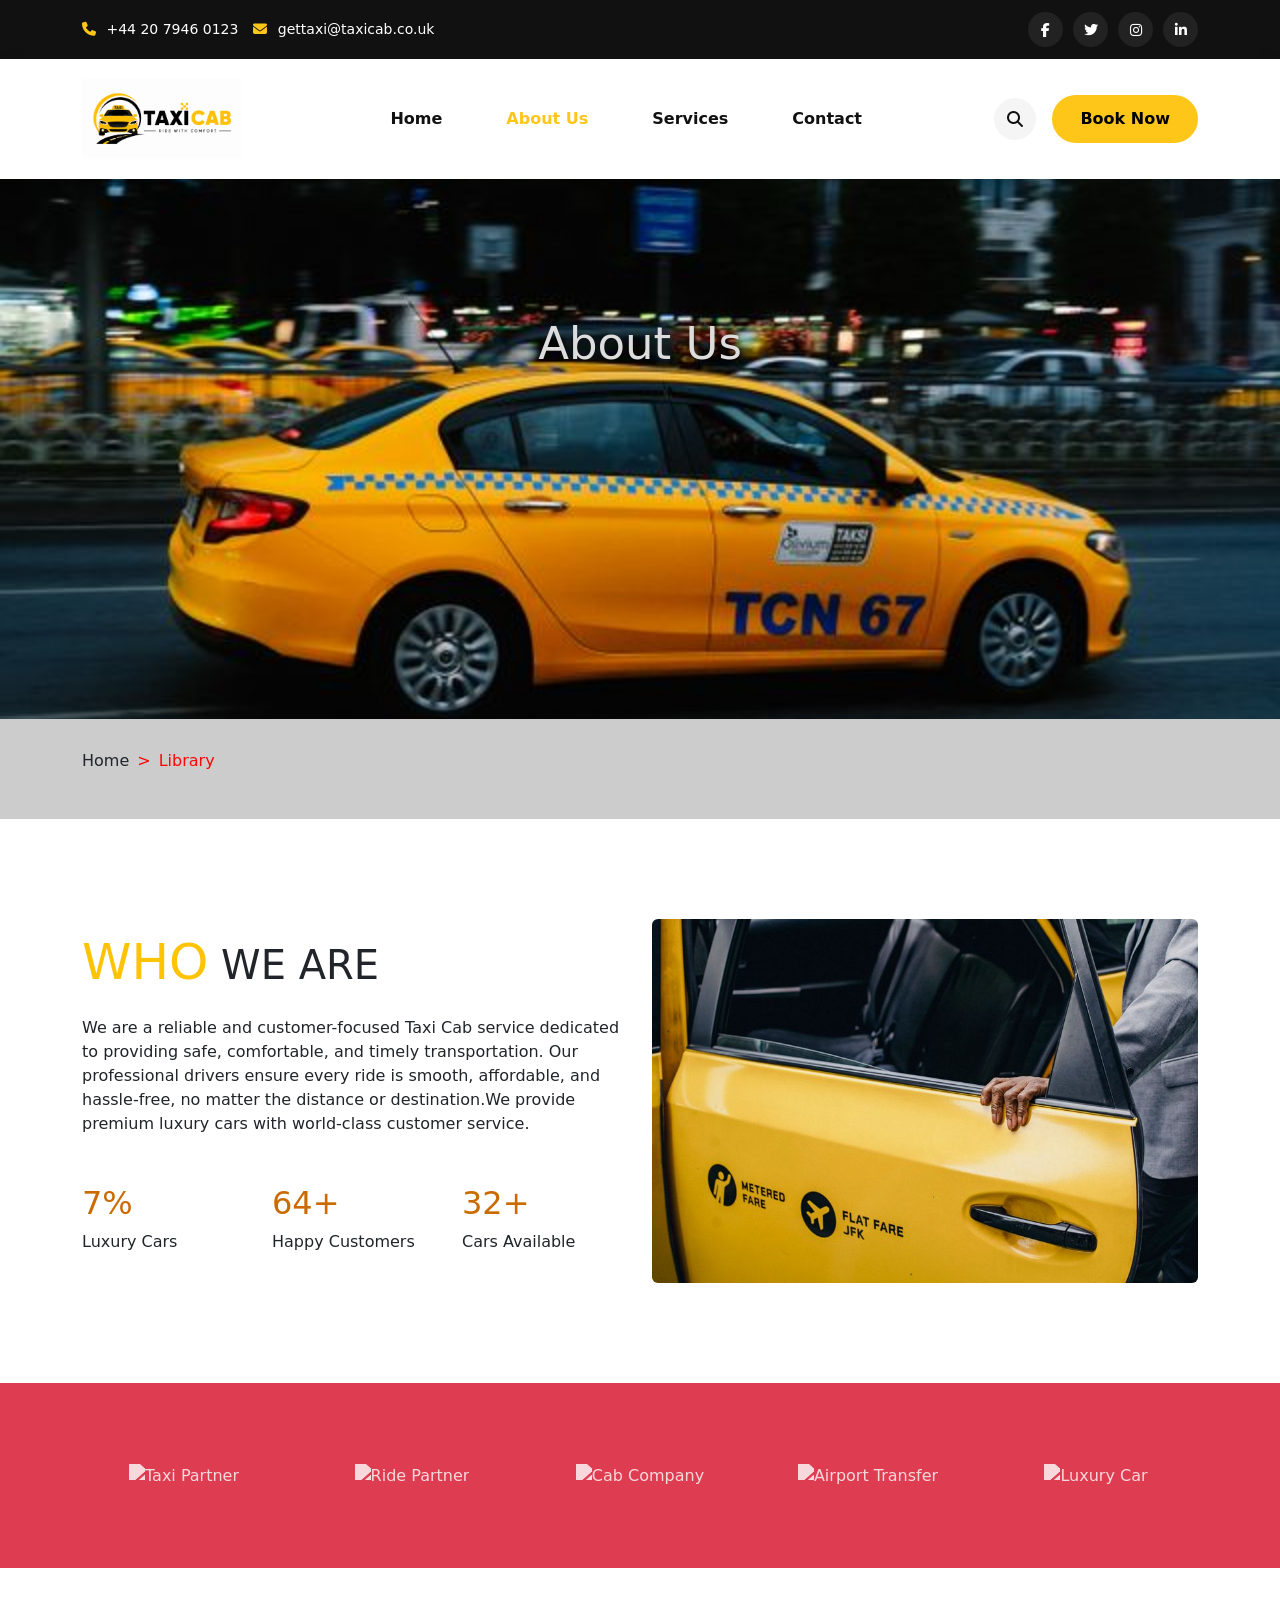
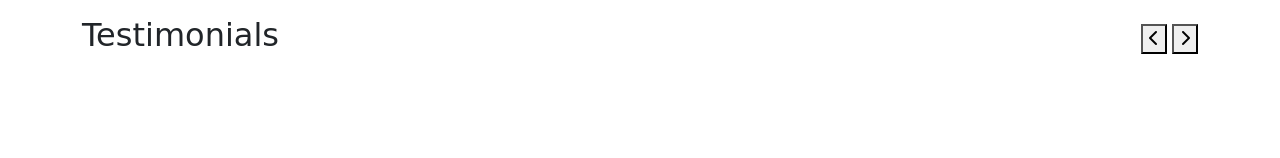
==== about.html @ 6ffa4279 "added content in review-slider section" ====
<!DOCTYPE html>
<html lang="en">
<head>
    <meta charset="UTF-8">
    <meta name="viewport" content="width=device-width, initial-scale=1.0">
    <title>About Us</title>
     <link rel="stylesheet" href="https://cdnjs.cloudflare.com/ajax/libs/OwlCarousel2/2.3.4/assets/owl.carousel.min.css">

<link rel="stylesheet" href="https://cdnjs.cloudflare.com/ajax/libs/OwlCarousel2/2.3.4/assets/owl.theme.default.min.css">
     <link href="https://unpkg.com/aos@2.3.1/dist/aos.css" rel="stylesheet">
     <link rel="stylesheet" href="https://cdn.jsdelivr.net/npm/bootstrap-icons@1.10.5/font/bootstrap-icons.css">
     <link rel="stylesheet" href="css/bootstrap.css">
     <link rel="stylesheet" href="css/style.css">
     <link rel="stylesheet"
href="https://cdnjs.cloudflare.com/ajax/libs/font-awesome/6.5.1/css/all.min.css">
	<script src="https://kit.fontawesome.com/e0e130f4dc.js" crossorigin="anonymous"></script>
</head>
<body>
    
<div class="top-header">

    <div class="container">

        <div class="row align-items-center">

            <!-- LEFT SIDE -->
            <div class="col-lg-6">

                <div class="top-contact">

                    <a href="#">
                        <i class="fa-solid fa-phone"></i>
                         +44 20 7946 0123
                    </a>

                    <a href="#">
                        <i class="fa-solid fa-envelope"></i>
                        gettaxi@taxicab.co.uk
                    </a>

                </div>

            </div>

            <!-- RIGHT SIDE -->
            <div class="col-lg-6 text-lg-end">

                <div class="top-social">

                    <a href="#">
                        <i class="fa-brands fa-facebook-f"></i>
                    </a>

                    <a href="#">
                        <i class="fa-brands fa-twitter"></i>
                    </a>

                    <a href="#">
                        <i class="fa-brands fa-instagram"></i>
                    </a>

                    <a href="#">
                        <i class="fa-brands fa-linkedin-in"></i>
                    </a>

                </div>

            </div>

        </div>

    </div>

</div>

<!-- =========================
     TOP HEADER END
========================= -->
<!--navbar start-->
<nav class="navbar navbar-expand-lg  custom-navbar sticky-top">
  <div class="container">
    <a class="navbar-brand" href="index.html"><img src="images/site logo.png" class="img-fluid"> </a>
    <button class="navbar-toggler" type="button" data-bs-toggle="collapse" data-bs-target="#navbarSupportedContent" aria-controls="navbarSupportedContent" aria-expanded="false" aria-label="Toggle navigation">
      <span class="navbar-toggler-icon"></span>
    </button>
    <div class="collapse navbar-collapse" id="navbarSupportedContent">
      <ul class="navbar-nav ms-auto mb-2 gap-5 mb-lg-0">
        <li class="nav-item">
          <a class="nav-link" href="index.html">Home</a>
        </li>
        <li class="nav-item">
          <a class="nav-link active" aria-current="page" href="about.html">About Us</a>
        </li>
        <li class="nav-item">
          <a class="nav-link" href="service.html">Services</a>
        </li>
        <li class="nav-item">
          <a class="nav-link" href="contact.html">Contact</a>
        </li>
       </ul>
          <!-- RIGHT SIDE -->
            <div class="nav-right d-flex ms-auto  align-items-center gap-3">

                <!-- SEARCH ICON -->
                <a href="#" class="search-icon">

                    <i class="fa-solid fa-magnifying-glass"></i>

                </a>

                <!-- BOOK BUTTON -->
                <a href="booking.html" class="book-btn">

                    Book Now

                </a>

            </div>
    </div>
  </div>
</nav>

<!--navbar ends-->
<section class="breadcumb-about">
    <div class="container-fluid">
        <div class="row">
<h2 class="text-center about-txt mt-5">About Us</h2>
        </div>
    </div>
</section>
<section class="under-breadcrumb">
    <div class="container">
        <div class="row">
            <div class="col-lg-12">
                <nav class="custom-breadcrumb" style="--bs-breadcrumb-divider: '>';" aria-label="breadcrumb">
  <ol class="breadcrumb">
    <li class="breadcrumb-item text-decoration-none"><a href="index.html" class="text-decoration-none text-dark">Home</a></li>
    <li class="breadcrumb-item active brtxt" aria-current="page">Library</li>
  </ol>
</nav>
            </div>
        </div>
    </div>
</section>
<section class="intro">

    <div class="container">

        <div class="row align-items-center">

            <!-- Left Side -->
            <div class="col-lg-6">

                <h1 class="text-start mb-4">
                    <span class="YELLO">WHO</span> WE ARE
                </h1>

                <p class="mb-5">
                    We are a reliable and customer-focused Taxi Cab service dedicated to providing safe, comfortable, and timely transportation.
Our professional drivers ensure every ride is smooth, affordable, and hassle-free, no matter the distance or destination.We provide premium luxury cars with world-class customer service.
                </p>

                <!-- Counter Starts -->
                <div class="row">

                    <div class="col-4">

                        <h2 class="counter"
                            data-target="100"
                            data-symbol="%">
                            0
                        </h2>

                        <p class="abtxt">Luxury Cars</p>

                    </div>

                    <div class="col-4">

                        <h2 class="counter"
                            data-target="1000"
                            data-symbol="+">
                            0
                        </h2>

                        <p class="abtxt">Happy Customers</p>

                    </div>

                    <div class="col-4">

                        <h2 class="counter"
                            data-target="500"
                            data-symbol="+">
                            0
                        </h2>

                        <p class="abtxt">Cars Available</p>

                    </div>

                </div>
                <!-- Counter Ends -->

            </div>

            <!-- Right Side -->
            <div class="col-lg-6">

                <img src="images/about.jpg"
                     class="img-fluid rounded"
                     alt="About Us">

            </div>

        </div>

    </div>

</section>
  <section class="partner-section">

    <div class="overlay"></div>

    <div class="container">

        <div class="row justify-content-center align-items-center g-4">
<div class="col-lg col-md-4 col-6 text-center">
    <img src="https://cdn-icons-png.flaticon.com/512/3097/3097144.png" class="partner-logo img-fluid" alt="Taxi Partner">
</div>

<div class="col-lg col-md-4 col-6 text-center">
    <img src="https://cdn-icons-png.flaticon.com/512/744/744502.png" class="partner-logo img-fluid" alt="Ride Partner">
</div>

<div class="col-lg col-md-4 col-6 text-center">
    <img src="https://cdn-icons-png.flaticon.com/512/2972/2972215.png" class="partner-logo img-fluid" alt="Cab Company">
</div>

<div class="col-lg col-md-4 col-6 text-center">
    <img src="https://cdn-icons-png.flaticon.com/512/854/854894.png" class="partner-logo img-fluid" alt="Airport Transfer">
</div>

<div class="col-lg col-md-4 col-6 text-center">
    <img src="https://cdn-icons-png.flaticon.com/512/3202/3202926.png" class="partner-logo img-fluid" alt="Luxury Car">
</div>
            
           

           
            

            

        </div>

    </div>

</section>
<!--=============================
    TESTIMONIAL AREA START
==============================-->
<section class="testimonial_area py-5">
    <div class="container">

        <div class="row align-items-center mb-5">

            <div class="col-lg-6">
                <div class="section_heading">
                    <h2>Testimonials</h2>

                    <div class="heading_line">
                        <span></span>
                        <span></span>
                        <span></span>
                    </div>
                </div>
            </div>

            <div class="col-lg-6 text-lg-end text-center mt-4 mt-lg-0">

                <button class="testimonial_prev">
                    <i class="fas fa-chevron-left"></i>
                </button>

                <button class="testimonial_next">
                    <i class="fas fa-chevron-right"></i>
                </button>

            </div>

        </div>

        <div class="owl-carousel testimonial_slider">

            <!-- Item -->

            <div class="testimonial_item">

                <div class="testimonial_img">
                    <img src="https://images.unsplash.com/photo-1494790108377-be9c29b29330?w=200" alt="">
                </div>

                <h4>Stefy Graffi</h4>

                <div class="rating">
                    <i class="fas fa-star"></i>
                    <i class="fas fa-star"></i>
                    <i class="fas fa-star"></i>
                    <i class="fas fa-star"></i>
                    <i class="far fa-star"></i>
                </div>

                <p>
                    "Excellent taxi service! The driver arrived on time, the
                    vehicle was spotless, and the ride was smooth and
                    comfortable. Highly recommended!"
                </p>

            </div>

            <!-- Item -->

            <div class="testimonial_item">

                <div class="testimonial_img">
                    <img src="https://images.unsplash.com/photo-1500648767791-00dcc994a43e?w=200" alt="">
                </div>

                <h4>James Peter</h4>

                <div class="rating">
                    <i class="fas fa-star"></i>
                    <i class="fas fa-star"></i>
                    <i class="fas fa-star"></i>
                    <i class="fas fa-star"></i>
                    <i class="far fa-star"></i>
                </div>

                <p>
                    "Booking was super easy, the fare was affordable and the
                    driver was very professional. Definitely my favorite taxi
                    company."
                </p>

            </div>

            <!-- Item -->

            <div class="review-slider">

                <div class="testimonial_img">
                    <img src="https://images.unsplash.com/photo-1517841905240-472988babdf9?w=200" alt="">
                </div>

                <h4>Sarah Johnson</h4>

                <div class="rating">
                    <i class="fas fa-star"></i>
                    <i class="fas fa-star"></i>
                    <i class="fas fa-star"></i>
                    <i class="fas fa-star"></i>
                    <i class="fas fa-star"></i>
                </div>

                <p>
                    "Friendly driver, clean cab and excellent customer service.
                    I use this taxi every week for my office commute."
                </p>

            </div>

            <!-- Item -->

            <div class="testimonial_item">

                <div class="testimonial_img">
                    <img src="https://images.unsplash.com/photo-1506794778202-cad84cf45f1d?w=200" alt="">
                </div>

                <h4>David Smith</h4>

                <div class="rating">
                    <i class="fas fa-star"></i>
                    <i class="fas fa-star"></i>
                    <i class="fas fa-star"></i>
                    <i class="fas fa-star"></i>
                    <i class="far fa-star"></i>
                </div>

                <p>
                    "Great experience! Fast pickup, safe driving and very polite
                    staff. I will definitely book again."
                </p>

            </div>

        </div>

    </div>
</section>













    
    <script src="https://unpkg.com/aos@2.3.1/dist/aos.js"></script>
    <script src="js/jquery-3.7.1.min.js"></script>
    <script src="https://cdnjs.cloudflare.com/ajax/libs/OwlCarousel2/2.3.4/owl.carousel.min.js"></script>
    <script src="js/bootstrap.bundle.min.js"></script>
    <script src="js/script.js"></script>
</body>
</html>
---- css/style.css ----
html,
body{
    overflow-x:hidden;
}
/* =========================
   TOP HEADER RESPONSIVE CSS
========================= */

.top-header{
    background: #111;
    padding: 12px 0;
    font-size: 14px;
}

.top-contact{
    display: flex;
    align-items: center;
    flex-wrap: wrap;
    gap: 15px;
}

.top-contact a{
    color: #fff;
    text-decoration: none;
    transition: .3s;
    font-size: 14px;
}

.top-contact a:hover{
    color: #ffc61a;
}

.top-contact i{
    color: #ffc61a;
    margin-right: 6px;
}

.top-social{
    display: flex;
    justify-content: flex-end;
    align-items: center;
    gap: 10px;
}

.top-social a{
    width: 35px;
    height: 35px;
    background: #222;
    color: #fff;
    display: flex;
    align-items: center;
    justify-content: center;
    border-radius: 50%;
    text-decoration: none;
    transition: .3s;
}

.top-social a:hover{
    background: #ffc61a;
    color: #000;
}
.navbar-brand img{
     width: 160px;
    height: auto;
    object-fit: contain;
}
.custom-navbar{
    background: #fff;
    padding: 15px 0;
    box-shadow: 0 2px 15px rgba(0,0,0,0.08);
}

/* LOGO */
.logo-img{
    width: 140px;
    height: auto;
}

/* NAV LINKS */
.navbar-nav .nav-link{
    color: #111;
    font-size: 16px;
    font-weight: 600;
    transition: .3s;
}

.navbar-nav .nav-link:hover,
.navbar-nav .nav-link.active{
    color: #ffc61a;
}

/* SEARCH ICON */
.search-icon{
    width: 42px;
    height: 42px;
    background: #f5f5f5;
    border-radius: 50%;
    display: flex;
    align-items: center;
    justify-content: center;
    color: #111;
    text-decoration: none;
    transition: .3s;
}

.search-icon:hover{
    background: #ffc61a;
    color: #000;
}

/* BOOK BUTTON */
.book-btn{
    background: #ffc61a;
    color: #000;
    padding: 12px 28px;
    border-radius: 40px;
    text-decoration: none;
    font-weight: 700;
    transition: .3s;
}

.book-btn:hover{
    background: #111;
    color: #fff;
}
  /* =========================
           CAROUSEL
        ========================= */
#heroSlider{
    position: relative;
    overflow: hidden;
}
       .slider-img{

    width:100%;

    height:100vh;

    object-fit:cover;

}

        .carousel-item{
            position: relative;
            transition: opacity 1.2s ease-in-out;
            overflow: hidden;
        }

        /* DARK OVERLAY */
        .carousel-item::before{
            content: "";
            position: absolute;
            inset: 0;
            background: rgba(0,0,0,0.6);
            z-index: 1;
        }

        /* CAPTION */
       .custom-caption{
            position: absolute;
            top: 50%;
            left: 10%;
            transform: translateY(-50%);
            text-align: left;
            z-index: 2;
            max-width: 650px;
        }
            
            

        .custom-caption h5{
            color: #ffc61a;
            font-size: 22px;
            margin-bottom: 15px;
        }

        .custom-caption h1{
            font-size: 65px;
            font-weight: 800;
            color: #fff;
            line-height: 1.2;
            margin-bottom: 20px;
        }

        .custom-caption p{
            color: #ddd;
            font-size: 18px;
            margin-bottom: 30px;
        }

        .slider-btn{
            display: inline-block;
            background: #ffc61a;
            color: #000;
            padding: 14px 35px;
            border-radius: 40px;
            text-decoration: none;
            font-weight: 700;
            transition: .3s;
        }

        .slider-btn:hover{
            background: #fff;
            color: #000;
        }
        /* =========================
   CUSTOM SLIDER BUTTONS
========================= */
.hero-slider{
    position: relative;
    padding-bottom: 60px;
    height: 100vh;
      overflow:hidden;
}
.slider-controls{

    position:absolute;

    right:50px;

    top:50%;

    transform:translateY(-50%);

    display:flex;

    flex-direction:column;

    gap:15px;

    z-index:20;
overflow: hidden;
}

.custom-slider-btn{
    width: 60px;
    height: 60px;
    border: none;
    border-radius: 50%;
    background: rgba(255,255,255,0.15);
    backdrop-filter: blur(5px);

    color: #fff;
    font-size: 20px;

    transition: .3s;
    overflow: hidden;

    display: flex;
    align-items: center;
    justify-content: center;
}

.custom-slider-btn:hover{
    background: #ffc61a;
    color: #000;
}
.about{
    padding-top: 100px;
    padding-bottom: 100px;
}
.about-txt{
    color: #ffc61a;
}
.about-txt1{
    font-size: 45px;
}
.txt3{
    color: #ffc61a;
}
.txt4{
    color: #ffc61a;
    font-weight: bold;
}
.txt5{
    font-size: 16px;
}
.about-img img{
    height: auto;
}
.about-btn{
    font-size: 14px;
    font-weight: bold;
    padding: 14px 25px;
    color: #000;
    background-color: #ffc61a;
    transition: all 0.5s;
}
.about-btn:hover{
    background-color: rgb(3, 3, 3);
    color: #ddd;
}
.offers{
    padding-top: 100px;
    padding-bottom: 100px;
    background-color: #f5f5f5;
}
.ofertxt{
    color: #ffc61a;
}
 
.custom-slider{
  position:relative;
  overflow:hidden;
  width:100%;
}

/* =========================
   TRACK (ANIMATION CONTAINER)
========================= */

.slider-track{
  display:flex;
  transition:transform .6s ease;
  will-change: transform;
  
}

/* each slide takes full width */
.slide{
  min-width:100%;
  
}

/* =========================
   CARDS LAYOUT (DESKTOP)
========================= */

.cards-wrapper{
  display:flex;
  gap:25px;
  align-items:stretch;
  
}

/* each card equal height */
.cards-wrapper .custom-card{
  flex:1;
}

/* =========================
   CARD DESIGN
========================= */

.custom-card{
  background:#fff;
  border-radius:20px;
  padding:30px 50px 50px;
  box-shadow:0 5px 20px rgba(0,0,0,0.08);
  transition:all .4s ease;
  position:relative;
  overflow:hidden;
  z-index:1;
  text-align:center;
}

/* icon styling */
.custom-card i{
  font-size:40px;
  margin-bottom:15px;
  display:inline-block;
  color:#222;
}

/* hover effect */
.custom-card:hover{
  transform:translateY(-12px);
  box-shadow:0 20px 40px rgba(0,0,0,0.15);
}

/* top gradient line */
.custom-card::before{
  content:"";
  position:absolute;
  top:0;
  left:0;
  width:100%;
  height:5px;
  background:linear-gradient(to right,#ffe609,#ffef0b);
  transform:scaleX(0);
  transform-origin:left;
  transition:.4s;
}

.custom-card:hover::before{
  transform:scaleX(1);
}

/* text hover */
.custom-card h3,
.custom-card p{
  transition:.3s;
}

.custom-card:hover h3{
  color:#ffc012;
}

.custom-card:hover p{
  color:#444;
}

/* =========================
   DOTS NAVIGATION
========================= */

.slider-dots{
  display:flex;
  justify-content:center;
  gap:10px;
  margin-top:30px;
}

.dot{
  width:12px;
  height:12px;
  border-radius:50%;
  background:#c7c7c7;
  cursor:pointer;
  transition:.3s;
}

.dot.active{
  background:#000;
  transform:scale(1.3);
}
.tarrif{
    padding-top: 100px;
    padding-bottom: 100px;
    background:#f2f2f2;
}
.TRTEXT{
    color: #ffc61a;
}
.TRTEXT1{
    color: #ffc012;
}
.tariff-card{
      background:#fff;
      padding:40px 25px;
      text-align:center;
      position:relative;
      transition:0.4s;
      border-radius:6px;
      overflow:hidden;
      height:100%;
      box-shadow:0 5px 20px rgba(0,0,0,0.05);;
      
    }

    .tariff-card:hover{
      transform:translateY(-8px);
      border: 2px solid rgb(255, 120, 9);
      transition: 0.5s;
    }

    .tariff-card img{
      width:100%;
      max-width:220px;
      margin-bottom:25px;
    }

    .tariff-card h3{
      font-size:28px;
      font-weight:800;
      margin-bottom:20px;
      text-transform:uppercase;
      color:#111;
    }

    .tariff-card p{
      color:#444;
      font-size:16px;
      line-height:1.7;
      margin-bottom:25px;
    }

    .price{
      font-size:52px;
      font-weight:900;
      color:#111;
    }

    .price span{
      font-size:30px;
    }

    /* Active Card */

    .active-card{
      border:3px solid #f5b400;
    }

    .active-card h3{
      color:#c96b00;
    }

    .corner{
      position:absolute;
      top:0;
      right:0;
      width:70px;
      height:70px;
      background:#f5b400;
      clip-path:polygon(100% 0, 0 0, 100% 100%);
    }

    .corner i{
      position:absolute;
      top:12px;
      right:12px;
      color:#fff;
      font-size:18px;
    }
.paralax{
    
    padding-top: 130px;
    padding-bottom: 130px;
     background-image:url('../images/paralax background.jpg');
      background-attachment:fixed;
      background-position:center;
      background-repeat:no-repeat;
      background-size:cover;
}
.ptext{
    color: #f5b400;
}
.p1txt{
    color: #f2f2f2;
}

.promo-box{
    display:flex;
    gap:20px;
}

.num{
    display:flex;
    justify-content:center;
    align-items:center;

    width:55px;
    height:55px;

    background:#ffc012;
    color:#fff;

    border-radius:50%;

    font-size:18px;
    font-weight:700;

    flex-shrink:0;
}

.txtt1{
    color:#fff;
    font-size:24px;
    font-weight:700;
    margin-bottom:10px;
}

.white{
    color:#f5f5f5;
    font-size:17px;
    line-height:1.7;
}
.txtt1{

    color: #ffc61a;
}
.drivers{
    padding-top: 100px;
    padding-bottom: 100px;
}
.drive-wrapper{
    display:flex;
    gap:40px;
    flex-wrap:wrap;
}

.drive-column{
    flex:1;
    min-width:250px;
}
.drivetxt{
    color: #ffc012;
}



.drivetxt1{
    font-weight: 700;
}
.dritxt{
    font-size: 17px;
    color: #111;

}
.testimonials{
    padding-top: 100px;
    padding-bottom: 100px;
}
.txtylo{
    color: #f5b400;
    font-size: 25px;
}
.txtdrk{
    color: #000;
    font-size: 46px;
}
.owl-carousel {
    width: 100%;
    height: auto;
}

.owl-carousel .item {
    padding: 20px;
}


.testimonial {
     box-sizing: border-box;
    background: #fff;
     padding: 20px 30px;
    border-radius: 10px;
    text-align: center;
    box-shadow: 0 0 15px rgba(0,0,0,0.1);
}

.testimonial img {
    width: 100%;
    height: 210px;
    object-fit: cover;
    margin-bottom: 15px;
    border-radius: 8px;
}

.testimonial h4 {
    font-size: 22px;
    margin-bottom: 5px;
}

.testimonial span {
    display: block;
    color: #777;
    margin-bottom: 10px;
}

.testimonial .stars {
    color: #ffc107;
    font-size: 18px;
    margin-bottom: 15px;
}

.testimonial p {
    color: #555;
    line-height: 1.7;
    margin: 0;
}
.testimonial:hover{
    box-shadow: 0 0 15px rgba(2, 206, 241, 0.1);
}
.promod{
    padding-top: 60px;
    padding-bottom: 60px;

}
.promo-banner{
    position: relative;
}

.promo-banner::before{
    content: "";
    position: absolute;
    inset: 0;
    background: rgba(0,0,0,.5);
}
.promotxts{
    color: #f5b400;

}
.worldtxt{
    font-size: 60px;
}
.cartxt{
    color:#f5b400;
}
.hero-content{
    position: absolute;
    top: 50%;
    left: 50%;
    transform: translate(-50%, -50%);
    color: white;
    z-index: 2;
}
.brands{
    padding:80px 0;
    background-color: #f5b400;
    padding-top: 50px;
    padding-bottom: 50px;
}
.brandtxt1{
    font-size: 40px;
    color: #ddd;
}
.brandtxt{
    font-size: 35px;
}
.brands img{

    max-width:100%;

    height:auto;

    transition:.3s;

}
.brands img:hover{

    transform:scale(1.05);

}


.brand-item{
    display:flex;
    justify-content:center;
    align-items:center;
    padding:20px;
    height:120px;
}

.brand-item img{
    max-width:100%;
    max-height:70px;
    width:auto;
    height:auto;
    transition:.3s ease;
}

.brand-item img:hover{
    transform:scale(1.05);
}


.brandtxt{
    font-size:18px;
    font-weight:600;
    margin-bottom:10px;
}

.brandtxt1{
    font-size:38px;
    font-weight:700;
    line-height:1.2;
}
.footer{
    padding-top: 100px;
    padding-bottom: 100px;
    background-color: #161616;
}
.FTXT{
    color: #f5b400;
}
.ftxtp{
    color: #c7c7c7;
    font-size: 16px;
}

.social-footer{
    display: flex;
    justify-content: flex-start;
    align-items: center;
    gap: 10px;
}

.social-footer a{
    width: 35px;
    height: 35px;
    background: #222;
    color: #fff;
    display: flex;
    align-items: center;
    justify-content: center;
    border-radius: 50%;
    text-decoration: none;
    transition: .3s;
}

.social-footer a:hover{
    background: #ffc61a;
    color: #000;
}
.extxt{
    color: #f5b400;
}
.active{
    color: #f5b400;
}
.NEO{
    color: #f5b400;
}
.neolink{
    color: #ddd;
}
.neolink:hover{
    color: #f5b400;
}
.ctxt{
    color: #f5b400;
}
.adtxt{
    color: #f5b400;
}
.address{
    color: #c7c7c7;
}
.phone{
    color: #f5b400;
}
.envelope{
    color: #f5b400;
}
.emaillink{
    color: #c7c7c7;
}
.emaillink:hover{
    color: #f5b400;
}
.emaillink:active{
    color: orange;
}
.bottom-footer{
    padding-top: 35px;
    padding-bottom: 35px;
    background-color: #000;
}
.ftxt{
    color: #f2f2f2;
    font-size: 16px;
}
.breadcumb-about{
    background: url('../images/about taxi.jpg');
      background-size:cover;
        background-position:center;
        background-repeat: no-repeat;
        height: 60vh;
        justify-content: center;
        align-items: center;
        text-align: center;
}
.about-txt{
    color: #ddd;
    font-size: 45px;
}
.breadcumb-about{
    padding-top: 90px;
    padding-bottom: 90px;
    justify-content: center;
    align-items: center;
}
.under-breadcrumb{
    padding-top: 30px;
    padding-bottom: 30px;
    background-color: #cccccc;
    color: #ddd;
}
.custom-breadcrumb .breadcrumb-item + .breadcrumb-item::before {
    color: red;
}
.brtxt{
    color: #fc0606 !important;
}
.intro{
    padding-top: 100px;
    padding-bottom: 90px;
}
.YELLO{
    font-size: 50px;
    color: #fdc304;
}
.counter{
    color: #c96b00;
}
.partner-section{
    padding-top: 80px;
    padding-bottom: 80px;
}
.partner-section{

    position:relative;

    padding:80px 0;

    background:url("https://images.unsplash.com/photo-1503376780353-7e6692767b70?w=1600") center center/cover no-repeat;

    overflow:hidden;
}

.partner-section .overlay{

    position:absolute;

    left:0;
    top:0;

    width:100%;
    height:100%;

    background:rgba(219,39,61,.90);
}

.partner-section .container{

    position:relative;
    z-index:10;
}

.partner-logo{

    max-width:170px;

    width:100%;

    filter:brightness(0) invert(1);

    opacity:.8;

    transition:.4s;

    cursor:pointer;
}

.partner-logo:hover{

    opacity:1;

    transform:translateY(-8px) scale(1.08);
}
.intro{
    padding-top: 100px;
    padding-bottom: 100px;
}
.review-slider{
    padding-top: 100px;
    padding-bottom: 100px;
}
/* =========================
   TABLET RESPONSIVE
========================= */

@media(max-width:991px){
    .partner-section{

padding:60px 0;

}

.partner-logo{

max-width:140px;

}
 .custom-caption h1{
            font-size: 55px;
        }
    .top-header{
        text-align: center;
    }

    .top-contact{
        justify-content: center;
        margin-bottom: 15px;
    }
 .brands{
        text-align:center;
    }

    .brandtxt,
    .brandtxt1{
        text-align:center !important;
    }

    .brandtxt1{
        font-size:32px;
    }
    .top-social{
        justify-content: center;
    }
   .slider-controls{
        right: 20px;
    }

    .custom-slider-btn{
        width: 50px;
        height: 50px;
        font-size: 16px;
    }
    .custom-card{
    padding:25px 30px 40px;
  }

  .cards-wrapper{
    gap:15px;
  }
   .tariff-card{
        margin-bottom:30px;
      }
      .drive-wrapper {
    display: flex;
    gap: 40px;
   
}
   .slider-img{

    width:100%;

    height:100vh;

    object-fit:cover;

}
}
@media (max-width: 767px){
    .partner-section{

padding:50px 0;

}

.partner-logo{

max-width:120px;

}

  .brands{
        padding:60px 0;
    }

    .brand-item{
        height:90px;
        padding:15px;
    }

    .brand-item img{
        max-height:55px;
    }

    .brandtxt{
        font-size:16px;
    }

    .brandtxt1{
        font-size:28px;
    }
    .drive-wrapper{
        flex-direction: column;
        gap: 0;
    }

    .drive-column{
        width: 100%;
    }

    .drive-box{
        margin-top: 20px !important;
    }

    .drivetxt{
        font-size: 20px;
        text-align: center !important;
    }

    .drivetxt1{
        font-size: 34px;
        text-align: center !important;
        line-height: 1.3;
    }

    .dritxt{
        text-align: center !important;
        font-size: 16px;
    }

    .promo{
        width: 55px;
        height: 55px;
    }

    .num{
        font-size: 22px;
    }

    .txtt1{
        font-size: 20px;
    }

    .car{
        margin-top: 40px !important;
    }

    .car img{
        width: 100%;
        max-width: 350px;
    }
 .hero-content{

        width: 90%;

        left: 50%;

        top: 50%;

        transform: translate(-50%, -50%);

        text-align: center;

    }

    .hero-content h1{

        font-size: 32px;

    }

    .hero-content p{

        font-size: 16px;

    }
   .slider-img{

    width:100%;

    height:100vh;

    object-fit:cover;

}
}

/* =========================
   MOBILE RESPONSIVE
========================= */

@media(max-width:576px){
    .abtxt{
        font-size: 13px;
    }
    .custom-caption h1{
            font-size: 25px;
        }
        .hero-slider{
            padding-bottom: 50px;
        }
  .brands{
        padding:60px 0;
    }

    .brand-item{
        height:90px;
        padding:15px;
    }

    .brand-item img{
        max-height:55px;
    }

    .brandtxt{
        font-size:16px;
    }

    .brandtxt1{
        font-size:28px;
    }
    .top-header{
        padding: 15px 0;
    }

    .top-contact{
        flex-direction: column;
        gap: 10px;
    }

    .top-contact a{
        font-size: 13px;
    }

    .top-social a{
        width: 32px;
        height: 32px;
        font-size: 13px;
    }
  .slider-img{
                height: 100vh;
            }

            .custom-caption{
                left: 5%;
                right: 5%;
            }

            .custom-caption h1{
                font-size: 32px;
            }

            .custom-caption h5{
                font-size: 18px;
            }

            .custom-caption p{
                font-size: 15px;
            }

            .slider-btn{
                padding: 12px 25px;
                font-size: 14px;
            }
             .slider-controls{
        display: none;
    }
      .custom-card{
        flex:0 0 100%;
      }

      .cards-wrapper{
        gap:15px;
      }
            .custom-card{
    padding:20px;
  }

  .custom-card h3{
    font-size:18px;
  }

  .custom-card p{
    font-size:14px;
  }
   .cards-wrapper{
    flex-direction:column;
    gap:15px;
  }
   .tariff-card h3{
        font-size:28px;
      }

      .price{
        font-size:45px;
      }
     .hero-content{
        top: 50%;
        text-align: center;
    }

    .hero-content h1{

        font-size: 32px;

    }

    .hero-content p{

        font-size: 16px;

    }
.hero-slider {
    
    height: 70vh;

}
    .slider-img {
        height: 60vh;
    }
    .partner-logo{

max-width:100px;

}

.partner-section{

padding:40px 0;

}
}
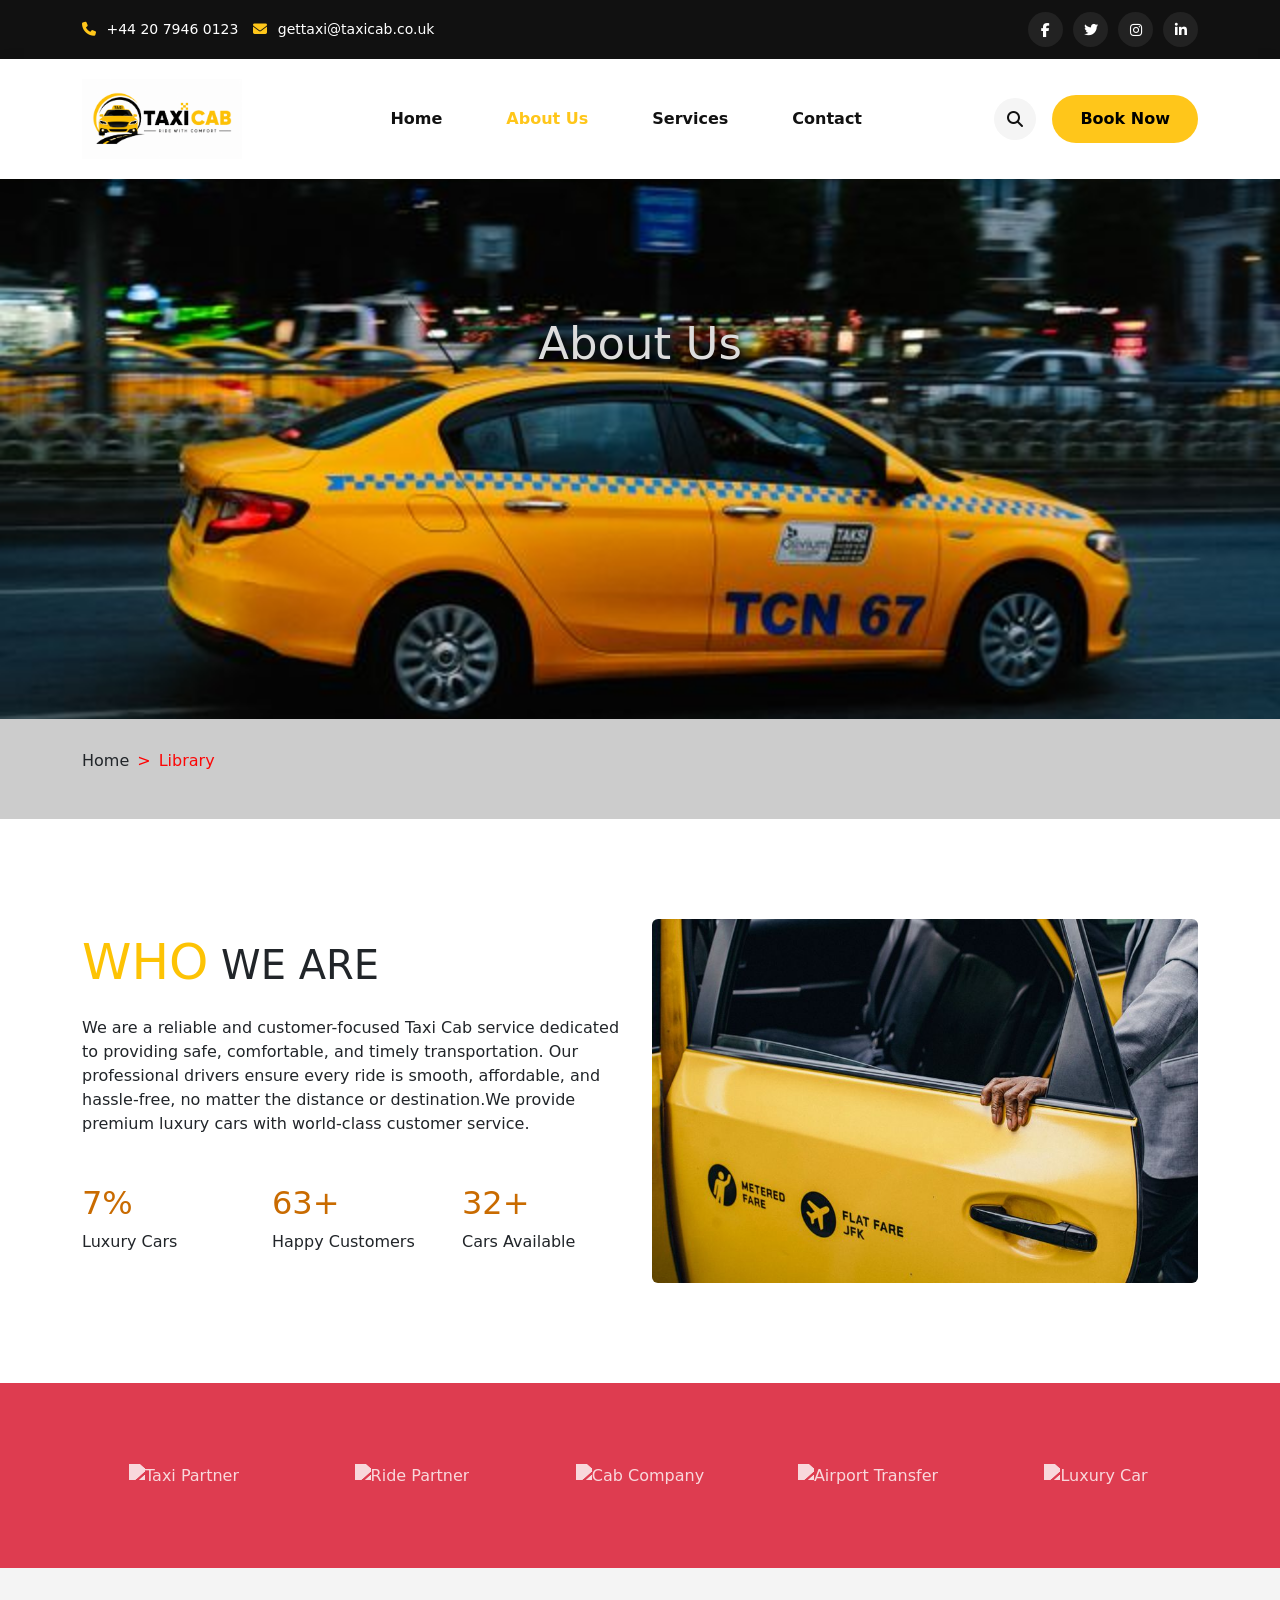
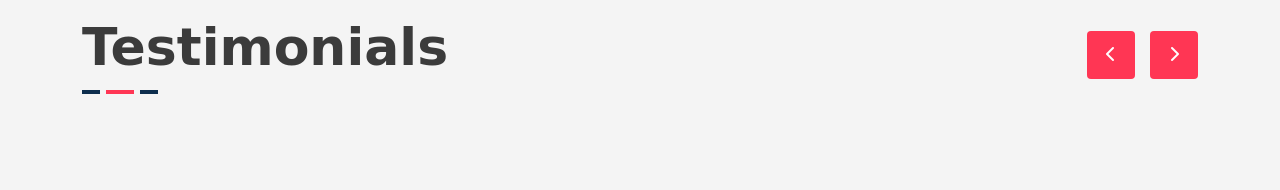
==== commit ae730203: "modified the name of review-section and added section name testimonial_area" ====
--- a/about.html
+++ b/about.html
@@ -347,7 +347,7 @@
 
             <!-- Item -->
 
-            <div class="review-slider">
+            <div class="testimonial_item">
 
                 <div class="testimonial_img">
                     <img src="https://images.unsplash.com/photo-1517841905240-472988babdf9?w=200" alt="">
--- a/css/style.css
+++ b/css/style.css
@@ -946,6 +946,149 @@
     padding-top: 100px;
     padding-bottom: 100px;
 }
+.testimonial_area{
+    background:#f4f4f4;
+}
+
+.section_heading h2{
+    font-size:52px;
+    font-weight:700;
+    color:#3b3b3b;
+}
+
+.heading_line{
+    display:flex;
+    gap:6px;
+    margin-top:12px;
+}
+
+.heading_line span{
+    width:18px;
+    height:4px;
+    background:#0d2d4d;
+}
+
+.heading_line span:nth-child(2){
+    width:28px;
+    background:#ff3654;
+}
+
+.heading_line span:nth-child(3){
+    width:18px;
+    background:#0d2d4d;
+}
+
+.testimonial_prev,
+.testimonial_next{
+
+    width:48px;
+    height:48px;
+    border:none;
+    color:#fff;
+    background:#ff3654;
+    border-radius:4px;
+    transition:.3s;
+    margin-left:10px;
+}
+
+.testimonial_prev:hover,
+.testimonial_next:hover{
+    background:#0d2d4d;
+}
+
+.testimonial_item{
+
+    background:#fff;
+    text-align:center;
+    padding:70px 40px 45px;
+    margin-top:45px;
+    position:relative;
+    transition:.3s;
+    border-radius:3px;
+}
+
+.testimonial_item:hover{
+
+    transform:translateY(-8px);
+    box-shadow:0 15px 40px rgba(0,0,0,.08);
+
+}
+
+.testimonial_img{
+
+    width:86px;
+    height:86px;
+    border-radius:50%;
+    overflow:hidden;
+    position:absolute;
+    left:50%;
+    top:-43px;
+    transform:translateX(-50%);
+    border:5px solid #fff;
+
+}
+
+.testimonial_img img{
+
+    width:100%;
+    height:100%;
+    object-fit:cover;
+
+}
+
+.testimonial_item h4{
+
+    margin-bottom:10px;
+    color:#444;
+    font-size:30px;
+    font-weight:500;
+
+}
+
+.rating{
+
+    margin-bottom:25px;
+}
+
+.rating i{
+
+    color:#ff3654;
+    font-size:14px;
+}
+
+.testimonial_item p{
+
+    color:#777;
+    line-height:32px;
+    font-size:18px;
+    font-style:italic;
+
+}
+
+.owl-stage{
+    display:flex;
+}
+
+.owl-item{
+    padding:15px;
+}
+
+@media(max-width:991px){
+
+.section_heading{
+text-align:center;
+margin-bottom:20px;
+}
+
+.heading_line{
+justify-content:center;
+}
+
+.section_heading h2{
+font-size:42px;
+}
+
+}
 /* =========================
    TABLET RESPONSIVE
 ========================= */
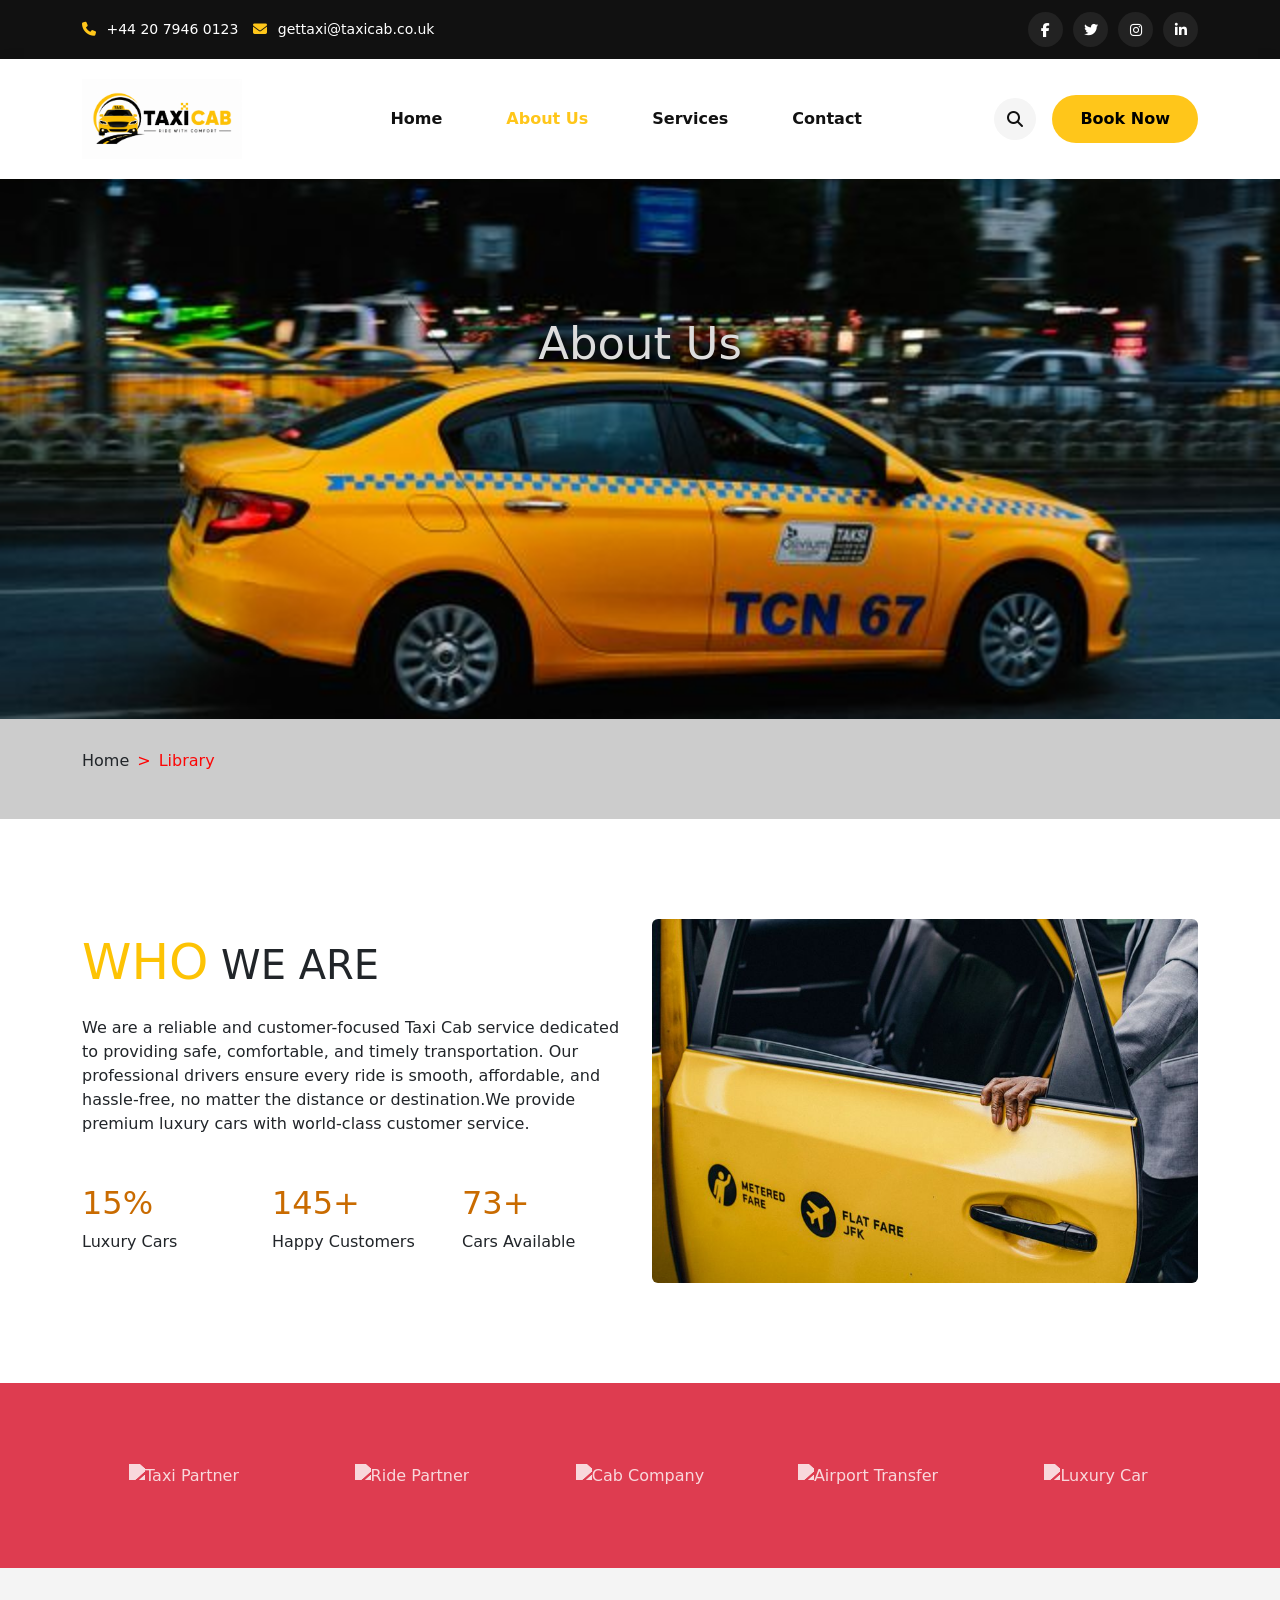
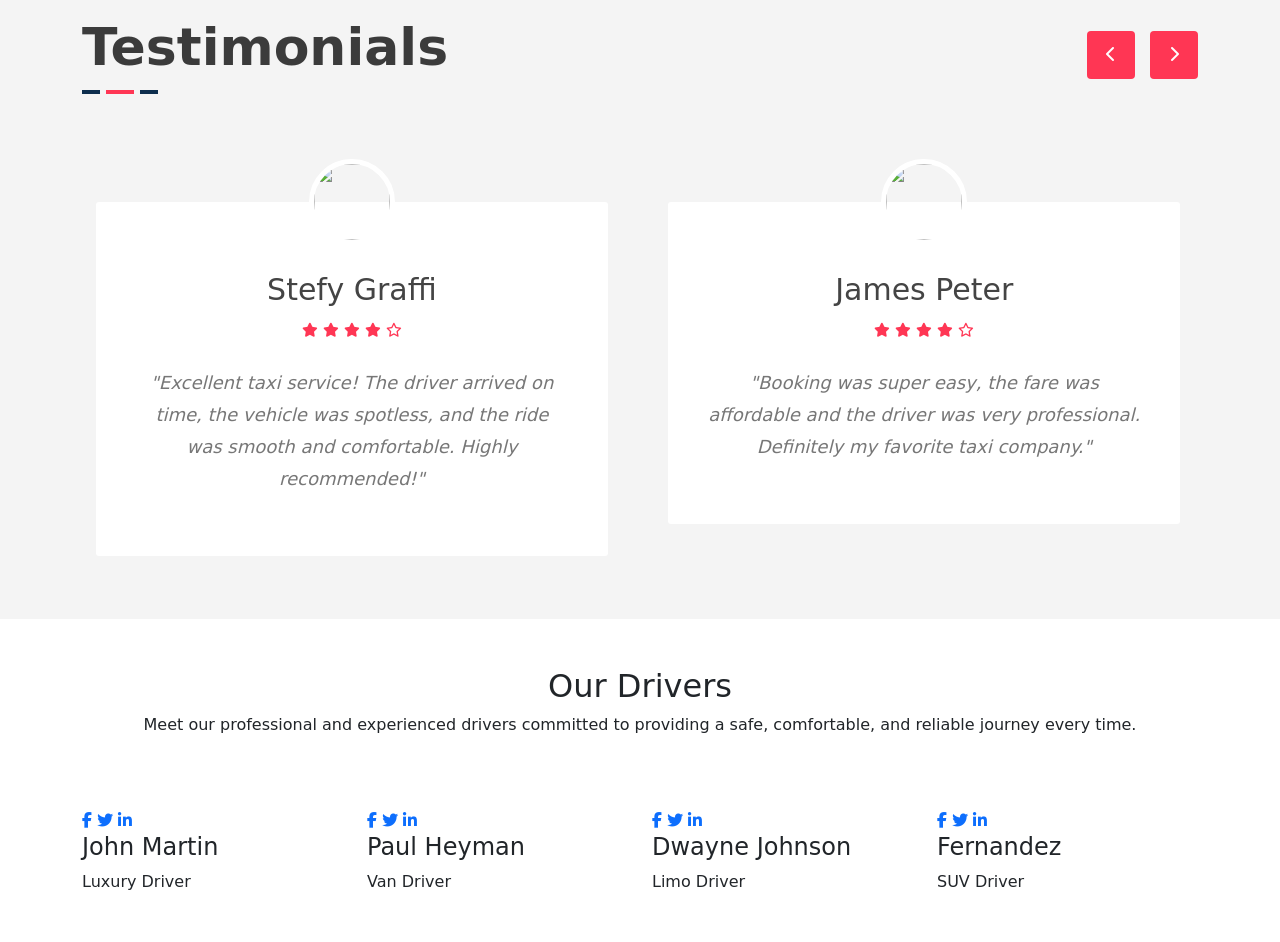
==== commit d7d224b6: "added a drivers-section on about file" ====
--- a/about.html
+++ b/about.html
@@ -399,6 +399,154 @@
 
     </div>
 </section>
+<section class="drivers-section py-5">
+
+    <div class="container">
+
+        <div class="section-title text-center mb-5">
+
+            <h2>Our Drivers</h2>
+
+            <div class="title-shape">
+                <span></span>
+                <span></span>
+                <span></span>
+            </div>
+
+            <p>
+                Meet our professional and experienced drivers committed to
+                providing a safe, comfortable, and reliable journey every time.
+            </p>
+
+        </div>
+
+        <div class="row gy-5">
+
+            <!-- Driver -->
+
+            <div class="col-lg-3 col-md-6">
+
+                <div class="driver-box">
+
+                    <div class="driver-img">
+
+                        <img src="https://images.unsplash.com/photo-1500648767791-00dcc994a43e?w=700" alt="">
+
+                        <div class="driver-overlay">
+
+                            <a href="#"><i class="fab fa-facebook-f"></i></a>
+
+                            <a href="#"><i class="fab fa-twitter"></i></a>
+
+                            <a href="#"><i class="fab fa-linkedin-in"></i></a>
+
+                        </div>
+
+                    </div>
+
+                    <h4>John Martin</h4>
+
+                    <span>Luxury Driver</span>
+
+                </div>
+
+            </div>
+
+            <!-- Driver -->
+
+            <div class="col-lg-3 col-md-6">
+
+                <div class="driver-box">
+
+                    <div class="driver-img">
+
+                        <img src="https://images.unsplash.com/photo-1506794778202-cad84cf45f1d?w=700" alt="">
+
+                        <div class="driver-overlay">
+
+                            <a href="#"><i class="fab fa-facebook-f"></i></a>
+
+                            <a href="#"><i class="fab fa-twitter"></i></a>
+
+                            <a href="#"><i class="fab fa-linkedin-in"></i></a>
+
+                        </div>
+
+                    </div>
+
+                    <h4>Paul Heyman</h4>
+
+                    <span>Van Driver</span>
+
+                </div>
+
+            </div>
+
+            <!-- Driver -->
+
+            <div class="col-lg-3 col-md-6">
+
+                <div class="driver-box">
+
+                    <div class="driver-img">
+
+                        <img src="https://images.unsplash.com/photo-1504257432389-52343af06ae3?w=700" alt="">
+
+                        <div class="driver-overlay">
+
+                            <a href="#"><i class="fab fa-facebook-f"></i></a>
+
+                            <a href="#"><i class="fab fa-twitter"></i></a>
+
+                            <a href="#"><i class="fab fa-linkedin-in"></i></a>
+
+                        </div>
+
+                    </div>
+
+                    <h4>Dwayne Johnson</h4>
+
+                    <span>Limo Driver</span>
+
+                </div>
+
+            </div>
+
+            <!-- Driver -->
+
+            <div class="col-lg-3 col-md-6">
+
+                <div class="driver-box">
+
+                    <div class="driver-img">
+
+                        <img src="https://images.unsplash.com/photo-1494790108377-be9c29b29330?w=700" alt="">
+
+                        <div class="driver-overlay">
+
+                            <a href="#"><i class="fab fa-facebook-f"></i></a>
+
+                            <a href="#"><i class="fab fa-twitter"></i></a>
+
+                            <a href="#"><i class="fab fa-linkedin-in"></i></a>
+
+                        </div>
+
+                    </div>
+
+                    <h4>Fernandez</h4>
+
+                    <span>SUV Driver</span>
+
+                </div>
+
+            </div>
+
+        </div>
+
+    </div>
+
+</section>
 
 
 
--- a/css/style.css
+++ b/css/style.css
@@ -1073,22 +1073,7 @@
     padding:15px;
 }
 
-@media(max-width:991px){
-
-.section_heading{
-text-align:center;
-margin-bottom:20px;
-}
-
-.heading_line{
-justify-content:center;
-}
-
-.section_heading h2{
-font-size:42px;
-}
-
-}
+
 /* =========================
    TABLET RESPONSIVE
 ========================= */
@@ -1164,6 +1149,18 @@
     object-fit:cover;
 
 }
+.section_heading{
+text-align:center;
+margin-bottom:20px;
+}
+
+.heading_line{
+justify-content:center;
+}
+
+.section_heading h2{
+font-size:42px;
+}
 }
 @media (max-width: 767px){
     .partner-section{
@@ -1428,4 +1425,21 @@
 padding:40px 0;
 
 }
+
+.section_heading h2{
+font-size:34px;
+}
+
+.testimonial_item{
+padding:65px 20px 35px;
+}
+
+.testimonial_item h4{
+font-size:25px;
+}
+
+.testimonial_item p{
+font-size:16px;
+line-height:28px;
+}
 }
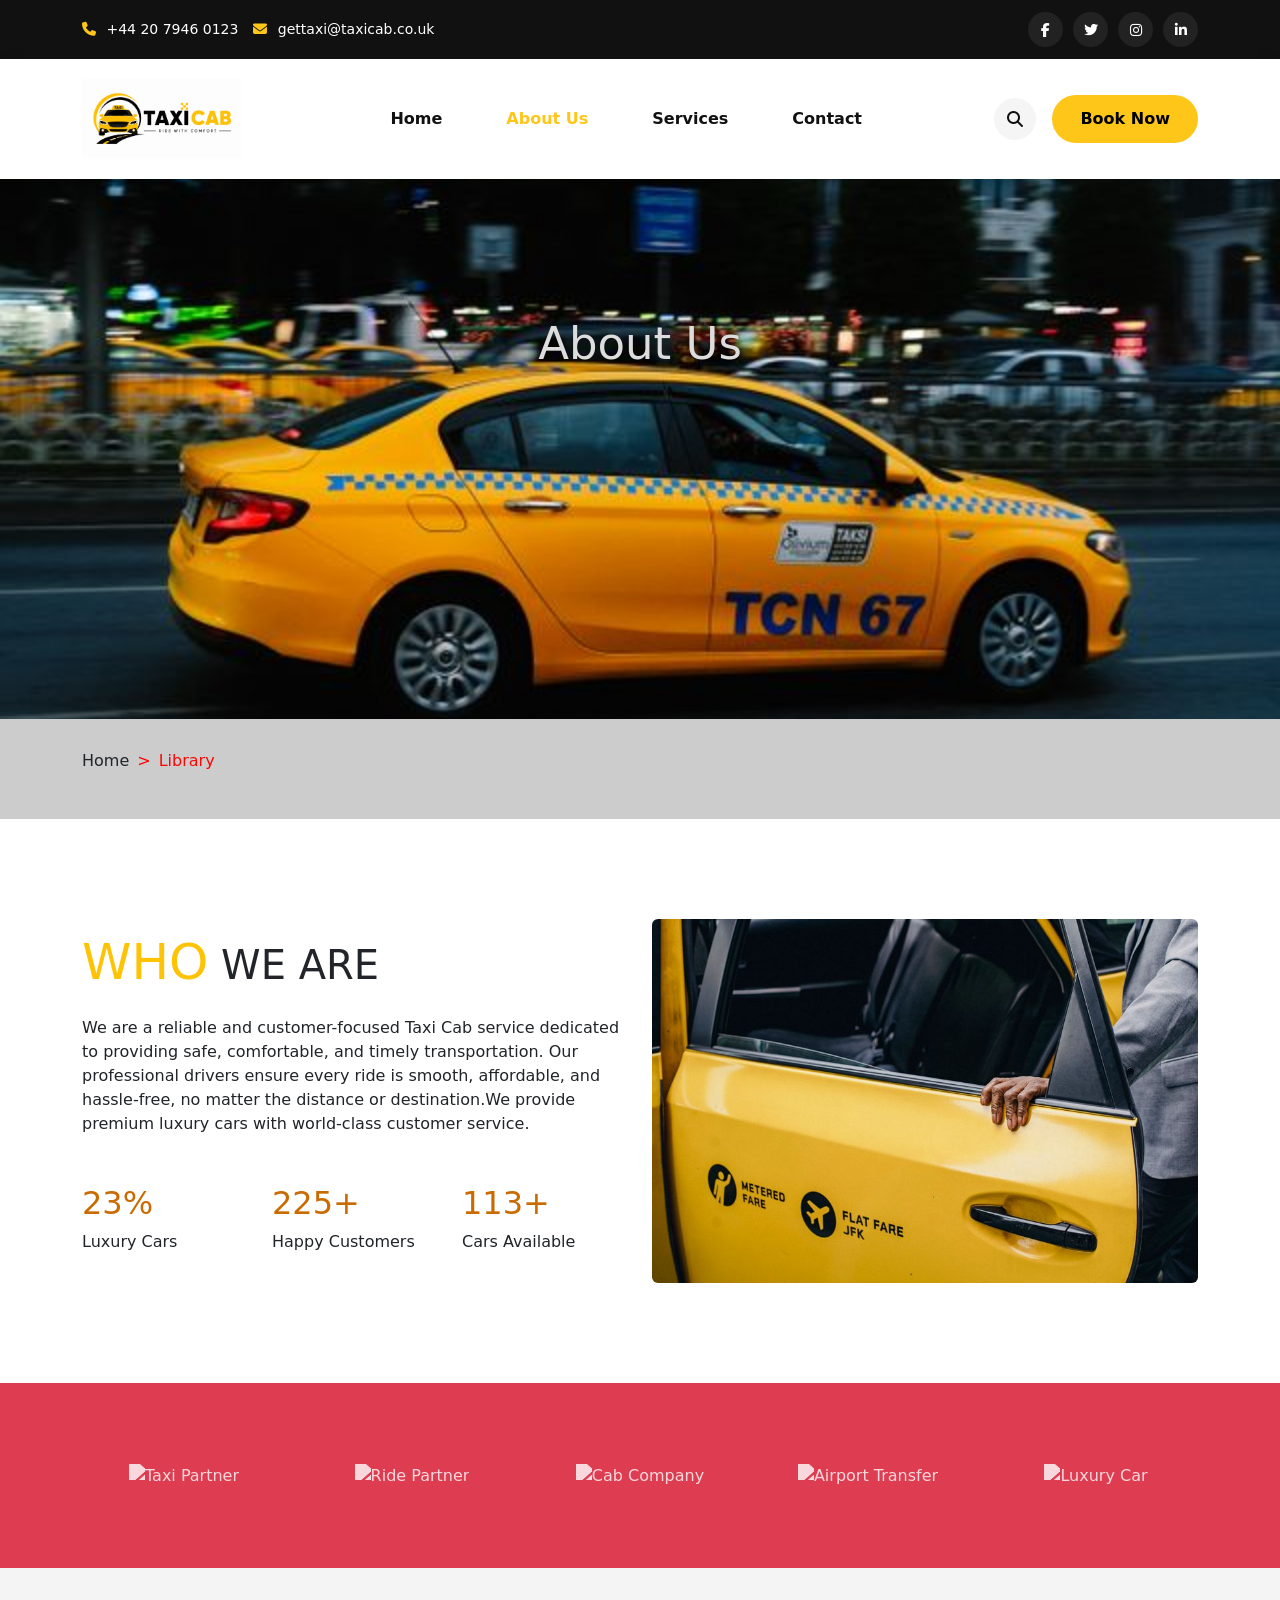
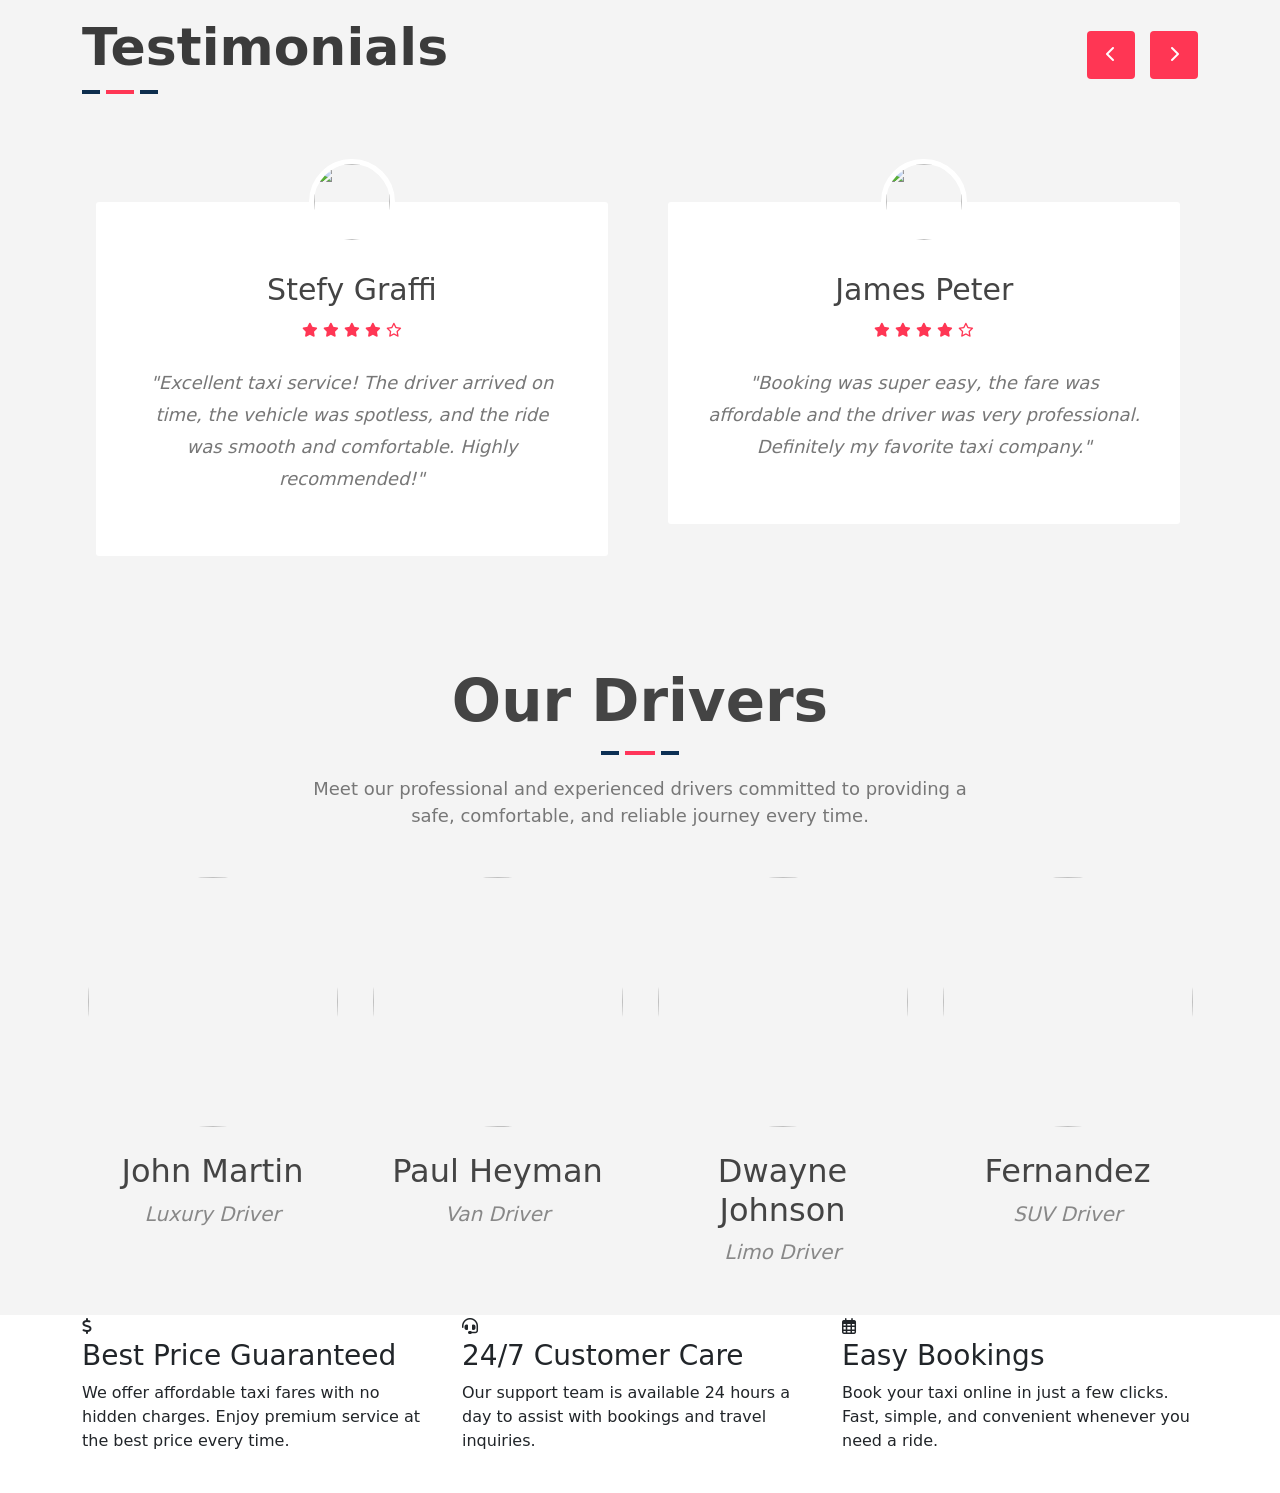
==== commit 6badb61f: "added a new section in about file named feature-area" ====
--- a/about.html
+++ b/about.html
@@ -548,7 +548,96 @@
 
 </section>
 
-
+<section class="feature-area">
+
+    <div class="feature-overlay">
+
+        <div class="container">
+
+            <div class="row">
+
+                <!-- Item -->
+
+                <div class="col-lg-4 col-md-6 mb-4">
+
+                    <div class="feature-box">
+
+                        <div class="feature-icon">
+                            <i class="fa-solid fa-dollar-sign"></i>
+                        </div>
+
+                        <div class="feature-content">
+                            <h3>Best Price Guaranteed</h3>
+
+                            <p>
+                                We offer affordable taxi fares with no hidden
+                                charges. Enjoy premium service at the best
+                                price every time.
+                            </p>
+                        </div>
+
+                    </div>
+
+                </div>
+
+                <!-- Item -->
+
+                <div class="col-lg-4 col-md-6 mb-4">
+
+                    <div class="feature-box">
+
+                        <div class="feature-icon">
+                            <i class="fa-solid fa-headset"></i>
+                        </div>
+
+                        <div class="feature-content">
+
+                            <h3>24/7 Customer Care</h3>
+
+                            <p>
+                                Our support team is available 24 hours a day
+                                to assist with bookings and travel inquiries.
+                            </p>
+
+                        </div>
+
+                    </div>
+
+                </div>
+
+                <!-- Item -->
+
+                <div class="col-lg-4 col-md-12">
+
+                    <div class="feature-box">
+
+                        <div class="feature-icon">
+                            <i class="fa-regular fa-calendar-days"></i>
+                        </div>
+
+                        <div class="feature-content">
+
+                            <h3>Easy Bookings</h3>
+
+                            <p>
+                                Book your taxi online in just a few clicks.
+                                Fast, simple, and convenient whenever you
+                                need a ride.
+                            </p>
+
+                        </div>
+
+                    </div>
+
+                </div>
+
+            </div>
+
+        </div>
+
+    </div>
+
+</section>
 
 
 
--- a/css/style.css
+++ b/css/style.css
@@ -1072,7 +1072,148 @@
 .owl-item{
     padding:15px;
 }
-
+.drivers-section{
+
+    background:#f4f4f4;
+
+}
+
+.section-title h2{
+
+    font-size:58px;
+    font-weight:700;
+    color:#444;
+
+}
+
+.title-shape{
+
+    display:flex;
+    justify-content:center;
+    gap:6px;
+    margin:15px 0 20px;
+
+}
+
+.title-shape span{
+
+    width:18px;
+    height:4px;
+    background:#0b2f53;
+
+}
+
+.title-shape span:nth-child(2){
+
+    width:30px;
+    background:#ff355a;
+
+}
+
+.section-title p{
+
+    color:#777;
+    font-size:18px;
+    max-width:700px;
+    margin:auto;
+
+}
+
+.driver-box{
+
+    text-align:center;
+
+}
+
+.driver-img{
+
+    width:250px;
+    height:250px;
+    border-radius:50%;
+    overflow:hidden;
+    position:relative;
+    margin:auto;
+    transition:.4s;
+
+}
+
+.driver-img img{
+
+    width:100%;
+    height:100%;
+    object-fit:cover;
+    transition:.5s;
+
+}
+
+.driver-overlay{
+
+    position:absolute;
+    left:0;
+    top:0;
+    width:100%;
+    height:100%;
+    background:rgba(15,34,54,.55);
+
+    display:flex;
+    justify-content:center;
+    align-items:center;
+    gap:18px;
+
+    opacity:0;
+    transition:.4s;
+
+}
+
+.driver-overlay a{
+
+    color:#fff;
+    width:40px;
+    height:40px;
+    border-radius:50%;
+    background:rgba(255,255,255,.15);
+
+    display:flex;
+    justify-content:center;
+    align-items:center;
+
+    transition:.3s;
+}
+
+.driver-overlay a:hover{
+
+    background:#ff355a;
+
+}
+
+.driver-box:hover .driver-overlay{
+
+    opacity:1;
+
+}
+
+.driver-box:hover img{
+
+    transform:scale(1.08);
+
+}
+
+.driver-box h4{
+
+    margin-top:25px;
+    font-size:32px;
+    color:#444;
+    font-weight:500;
+
+}
+
+.driver-box span{
+
+    color:#888;
+    font-style:italic;
+    font-size:20px;
+
+}
 
 /* =========================
    TABLET RESPONSIVE
@@ -1161,6 +1302,19 @@
 .section_heading h2{
 font-size:42px;
 }
+.driver-img{
+
+width:250px;
+height:250px;
+
+}
+
+.section-title h2{
+
+font-size:48px;
+
+}
+
 }
 @media (max-width: 767px){
     .partner-section{
@@ -1279,6 +1433,31 @@
     object-fit:cover;
 
 }
+.driver-img{
+
+width:220px;
+height:220px;
+
+}
+
+.section-title h2{
+
+font-size:40px;
+
+}
+
+.driver-box h4{
+
+font-size:28px;
+
+}
+
+.driver-box span{
+
+font-size:18px;
+
+}
+
 }
 
 /* =========================
@@ -1442,4 +1621,34 @@
 font-size:16px;
 line-height:28px;
 }
+.driver-img{
+
+width:200px;
+height:200px;
+
+}
+
+.section-title h2{
+
+font-size:34px;
+
+}
+
+.section-title p{
+
+font-size:16px;
+
+}
+
+
+}
+@media(max-width:1200px){
+
+.driver-img{
+
+width:220px;
+height:220px;
+
+}
+
 }
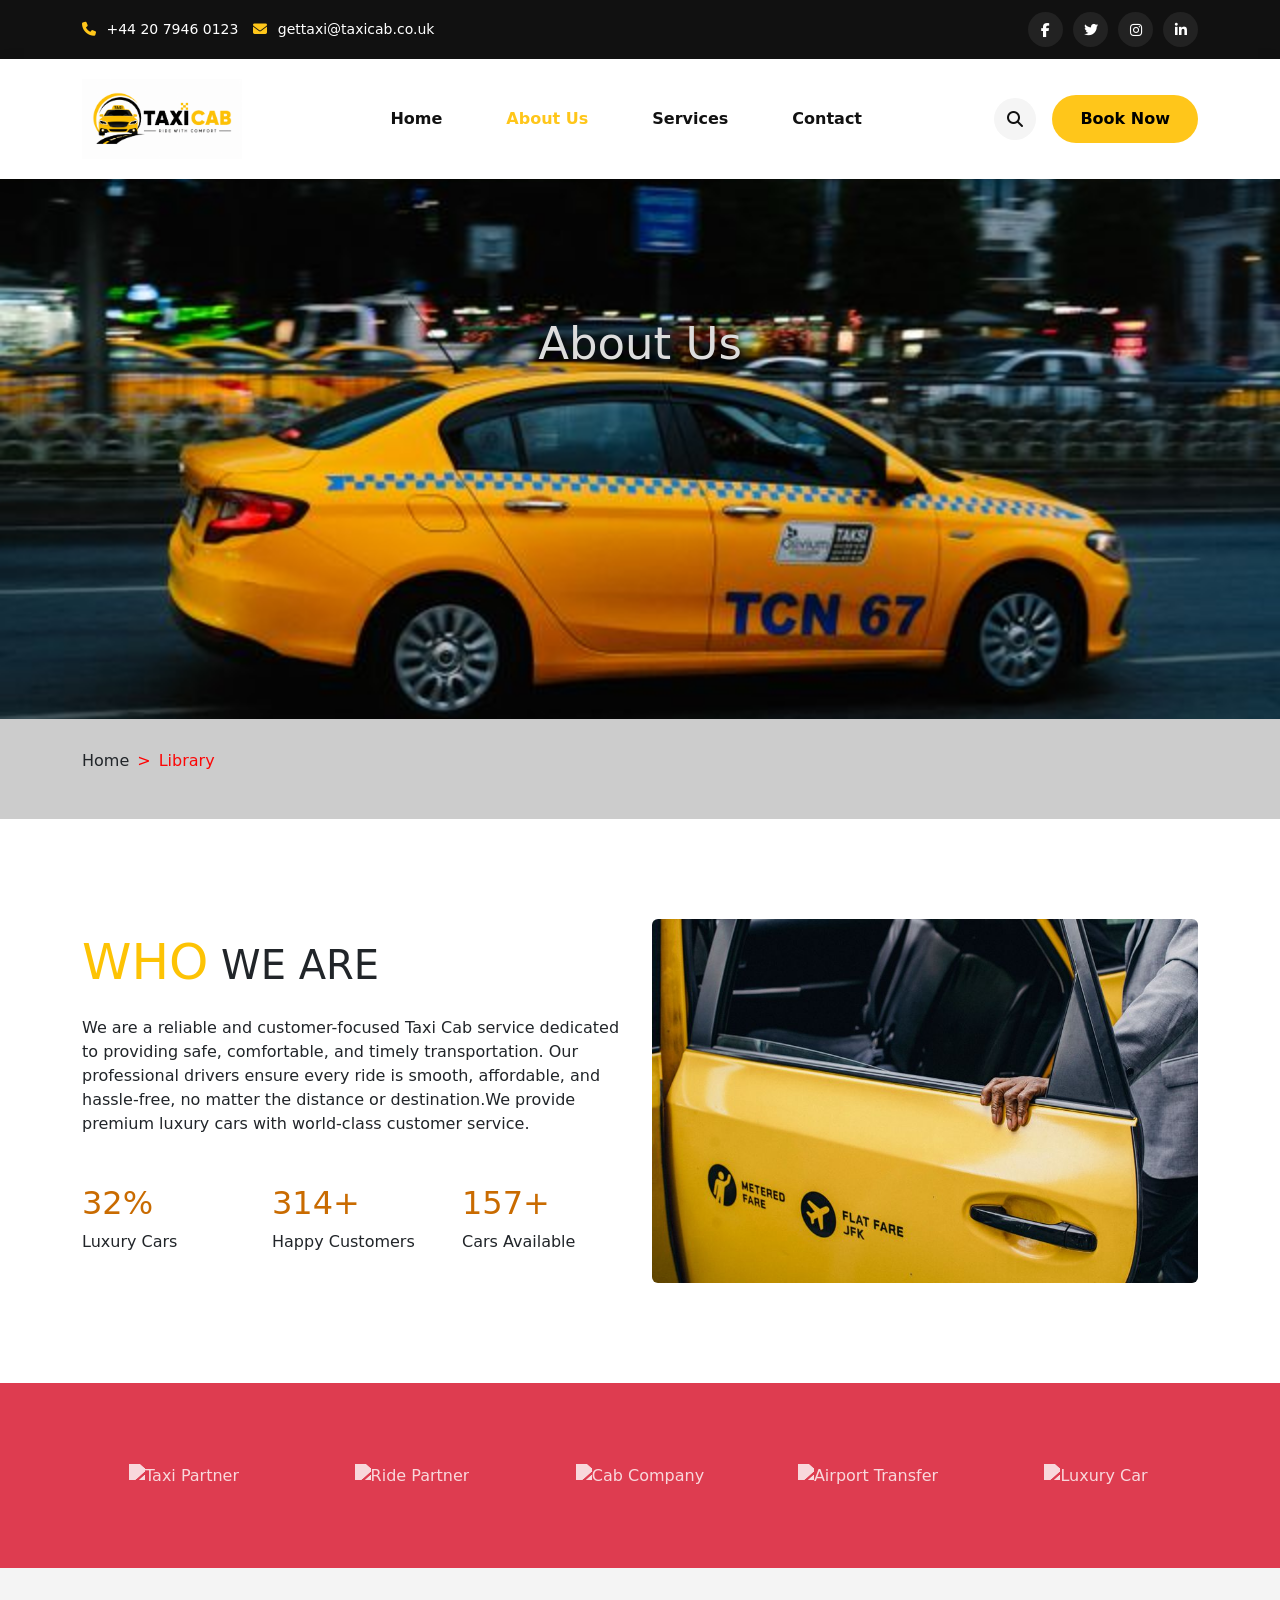
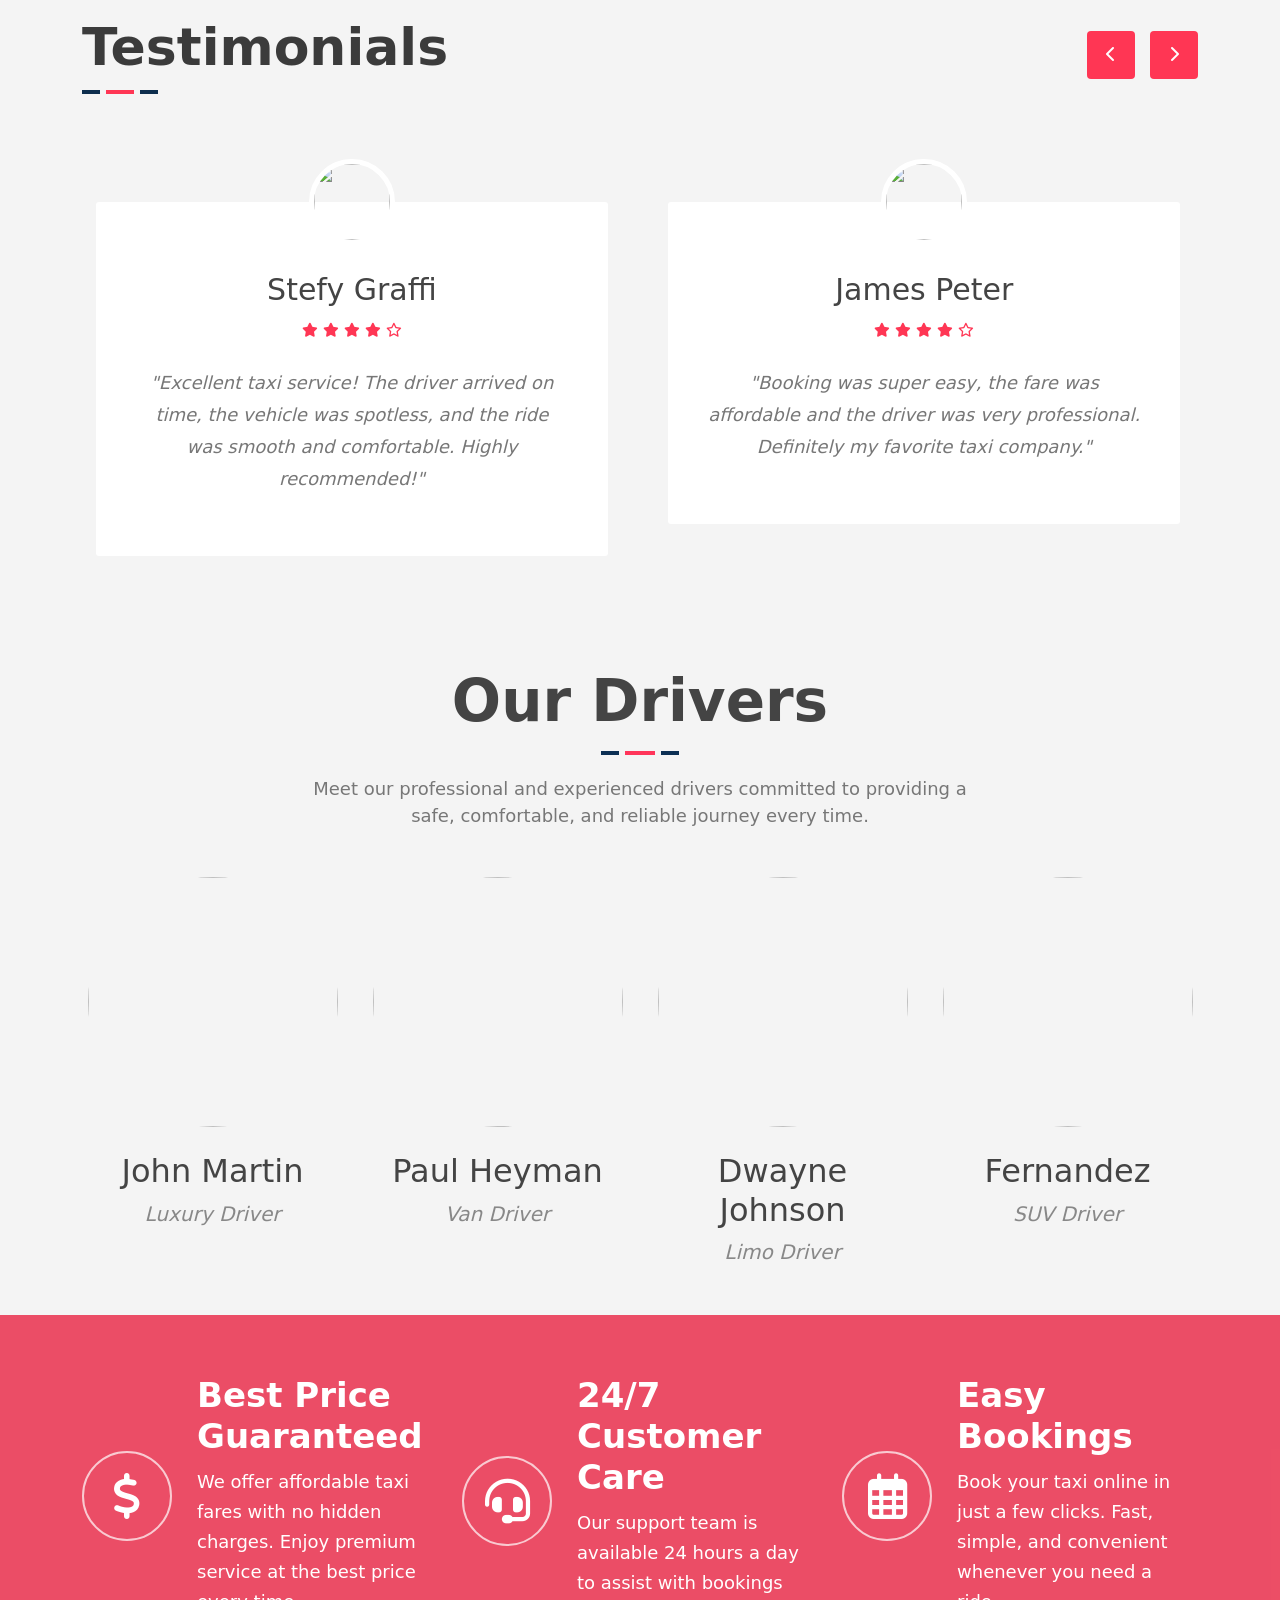
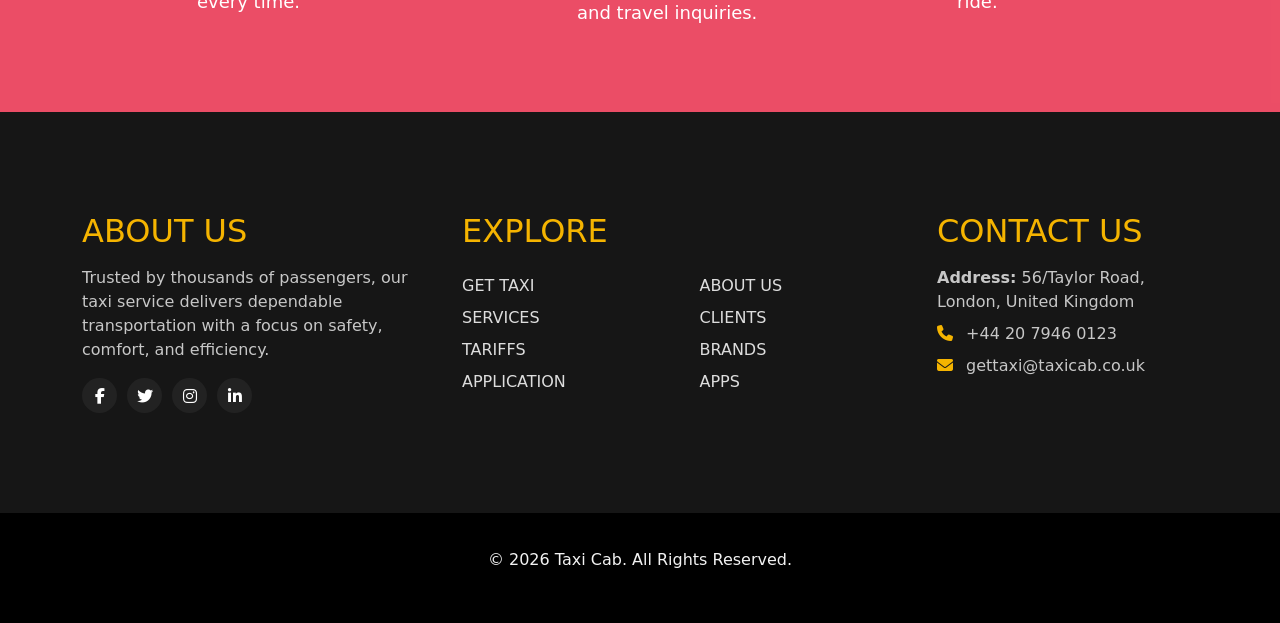
==== commit dc0edf31: "added footer and bottom footer section on about file" ====
--- a/about.html
+++ b/about.html
@@ -638,7 +638,128 @@
     </div>
 
 </section>
-
+<!--footer section starts-->
+<section class="footer">
+  <div class="container">
+  <div class="row g-4">
+
+    <!-- ABOUT -->
+    <div class="col-12 col-md-6 col-lg-4">
+      <h2 class="FTXT mb-3">ABOUT US</h2>
+
+      <p class="ftxtp">
+        Trusted by thousands of passengers, our taxi service delivers dependable transportation with a focus on safety, comfort, and efficiency.
+      </p>
+
+      <div class="social-footer mt-3">
+
+        <a href="#"><i class="fa-brands fa-facebook-f"></i></a>
+        <a href="#"><i class="fa-brands fa-twitter"></i></a>
+        <a href="#"><i class="fa-brands fa-instagram"></i></a>
+        <a href="#"><i class="fa-brands fa-linkedin-in"></i></a>
+
+      </div>
+    </div>
+
+    <!-- EXPLORE -->
+    <div class="col-12 col-md-6 col-lg-5">
+
+      <h2 class="extxt mb-4">EXPLORE</h2>
+
+      <div class="row">
+
+        <div class="col-6">
+
+          <ul class="nav flex-column">
+
+            <li class="nav-item mb-2">
+              <a class="nav-link neolink p-0" href="#">GET TAXI</a>
+            </li>
+
+            <li class="nav-item mb-2">
+              <a class="nav-link neolink p-0" href="#">SERVICES</a>
+            </li>
+
+            <li class="nav-item mb-2">
+              <a class="nav-link neolink p-0" href="#">TARIFFS</a>
+            </li>
+
+            <li class="nav-item mb-2">
+              <a class="nav-link neolink p-0" href="#">APPLICATION</a>
+            </li>
+
+          </ul>
+
+        </div>
+
+        <div class="col-6">
+
+          <ul class="nav flex-column">
+
+            <li class="nav-item mb-2">
+              <a class="nav-link neolink p-0" href="#">ABOUT US</a>
+            </li>
+
+            <li class="nav-item mb-2">
+              <a class="nav-link neolink p-0" href="#">CLIENTS</a>
+            </li>
+
+            <li class="nav-item mb-2">
+              <a class="nav-link neolink p-0" href="#">BRANDS</a>
+            </li>
+
+            <li class="nav-item mb-2">
+              <a class="nav-link neolink p-0" href="#">APPS</a>
+            </li>
+
+          </ul>
+
+        </div>
+
+      </div>
+
+    </div>
+
+    <!-- CONTACT -->
+    <div class="col-12 col-md-12 col-lg-3">
+
+      <h2 class="ctxt mb-3">CONTACT US</h2>
+
+      <p class="address mb-2">
+        <strong class="address">Address:</strong>
+        56/Taylor Road, London, United Kingdom
+      </p>
+
+      <p class="address mb-2">
+        <i class="fa-solid fa-phone phone me-2"></i>
+        +44 20 7946 0123
+      </p>
+
+      <p class="address mb-2">
+        <i class="fa-solid fa-envelope envelope me-2"></i>
+        <a href="#" class="text-decoration-none emaillink">
+          gettaxi@taxicab.co.uk
+        </a>
+      </p>
+
+    </div>
+
+  </div>
+</div>
+  
+</section>
+<!--footer section ends-->
+<!--bottom footer section starts-->
+<section class="bottom-footer">
+  <div class="container">
+    <div class="row">
+      <div class="col-lg-12">
+        <p class="ftxt text-center ><span class="f2txt"></span>© 2026 Taxi Cab. All Rights Reserved.</p>
+      </div>
+    </div>
+  </div>
+</section>
+<!--bottom footer section ends-->
 
 
 
--- a/css/style.css
+++ b/css/style.css
@@ -1214,6 +1214,81 @@
     font-size:20px;
 
 }
+.feature-area{
+
+    background:url("images/taxi-bg.jpg") center center/cover no-repeat;
+    background-attachment:fixed;
+    position:relative;
+
+}
+
+.feature-overlay{
+
+    background:rgba(233,53,81,.88);
+    padding:60px 0;
+
+}
+
+.feature-box{
+
+    display:flex;
+    align-items:center;
+    gap:25px;
+
+}
+
+.feature-icon{
+
+    width:90px;
+    height:90px;
+    border:2px solid rgba(255,255,255,.7);
+    border-radius:50%;
+
+    display:flex;
+    justify-content:center;
+    align-items:center;
+
+    flex-shrink:0;
+
+}
+
+.feature-icon i{
+
+    font-size:45px;
+    color:#fff;
+
+}
+
+.feature-content h3{
+
+    color:#fff;
+    font-size:34px;
+    font-weight:600;
+    margin-bottom:10px;
+
+}
+
+.feature-content p{
+
+    color:#fff;
+    font-size:18px;
+    line-height:30px;
+    margin:0;
+
+}
+
+.feature-box:hover .feature-icon{
+
+    background:#fff;
+    transition:.4s;
+
+}
+
+.feature-box:hover .feature-icon i{
+
+    color:#e93551;
+}
+
 
 /* =========================
    TABLET RESPONSIVE
@@ -1314,7 +1389,11 @@
 font-size:48px;
 
 }
-
+.feature-box{
+
+margin-bottom:35px;
+
+}
 }
 @media (max-width: 767px){
     .partner-section{
@@ -1322,6 +1401,38 @@
 padding:50px 0;
 
 }
+.feature-box{
+
+flex-direction:column;
+text-align:center;
+
+}
+
+.feature-content h3{
+
+font-size:28px;
+
+}
+
+.feature-content p{
+
+font-size:16px;
+
+}
+
+.feature-icon{
+
+width:80px;
+height:80px;
+
+}
+
+.feature-icon i{
+
+font-size:36px;
+
+}
+
 
 .partner-logo{
 
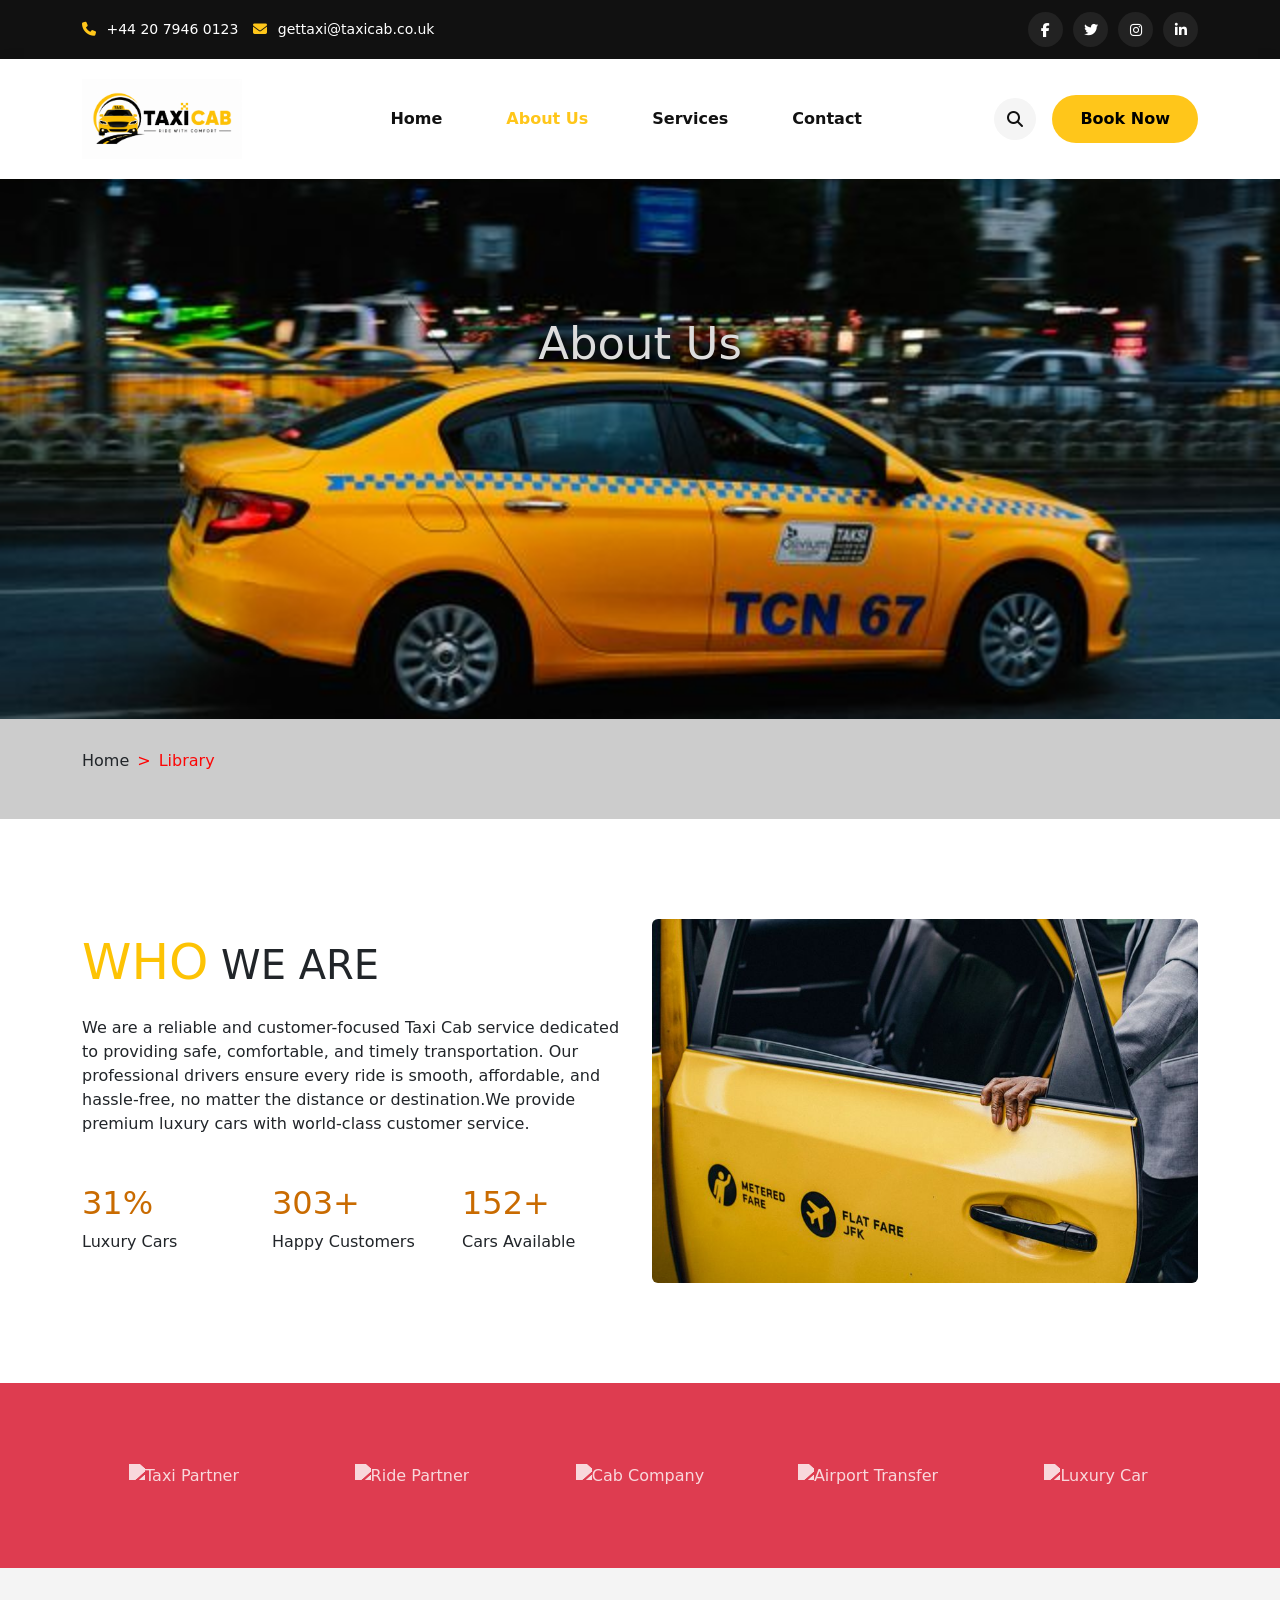
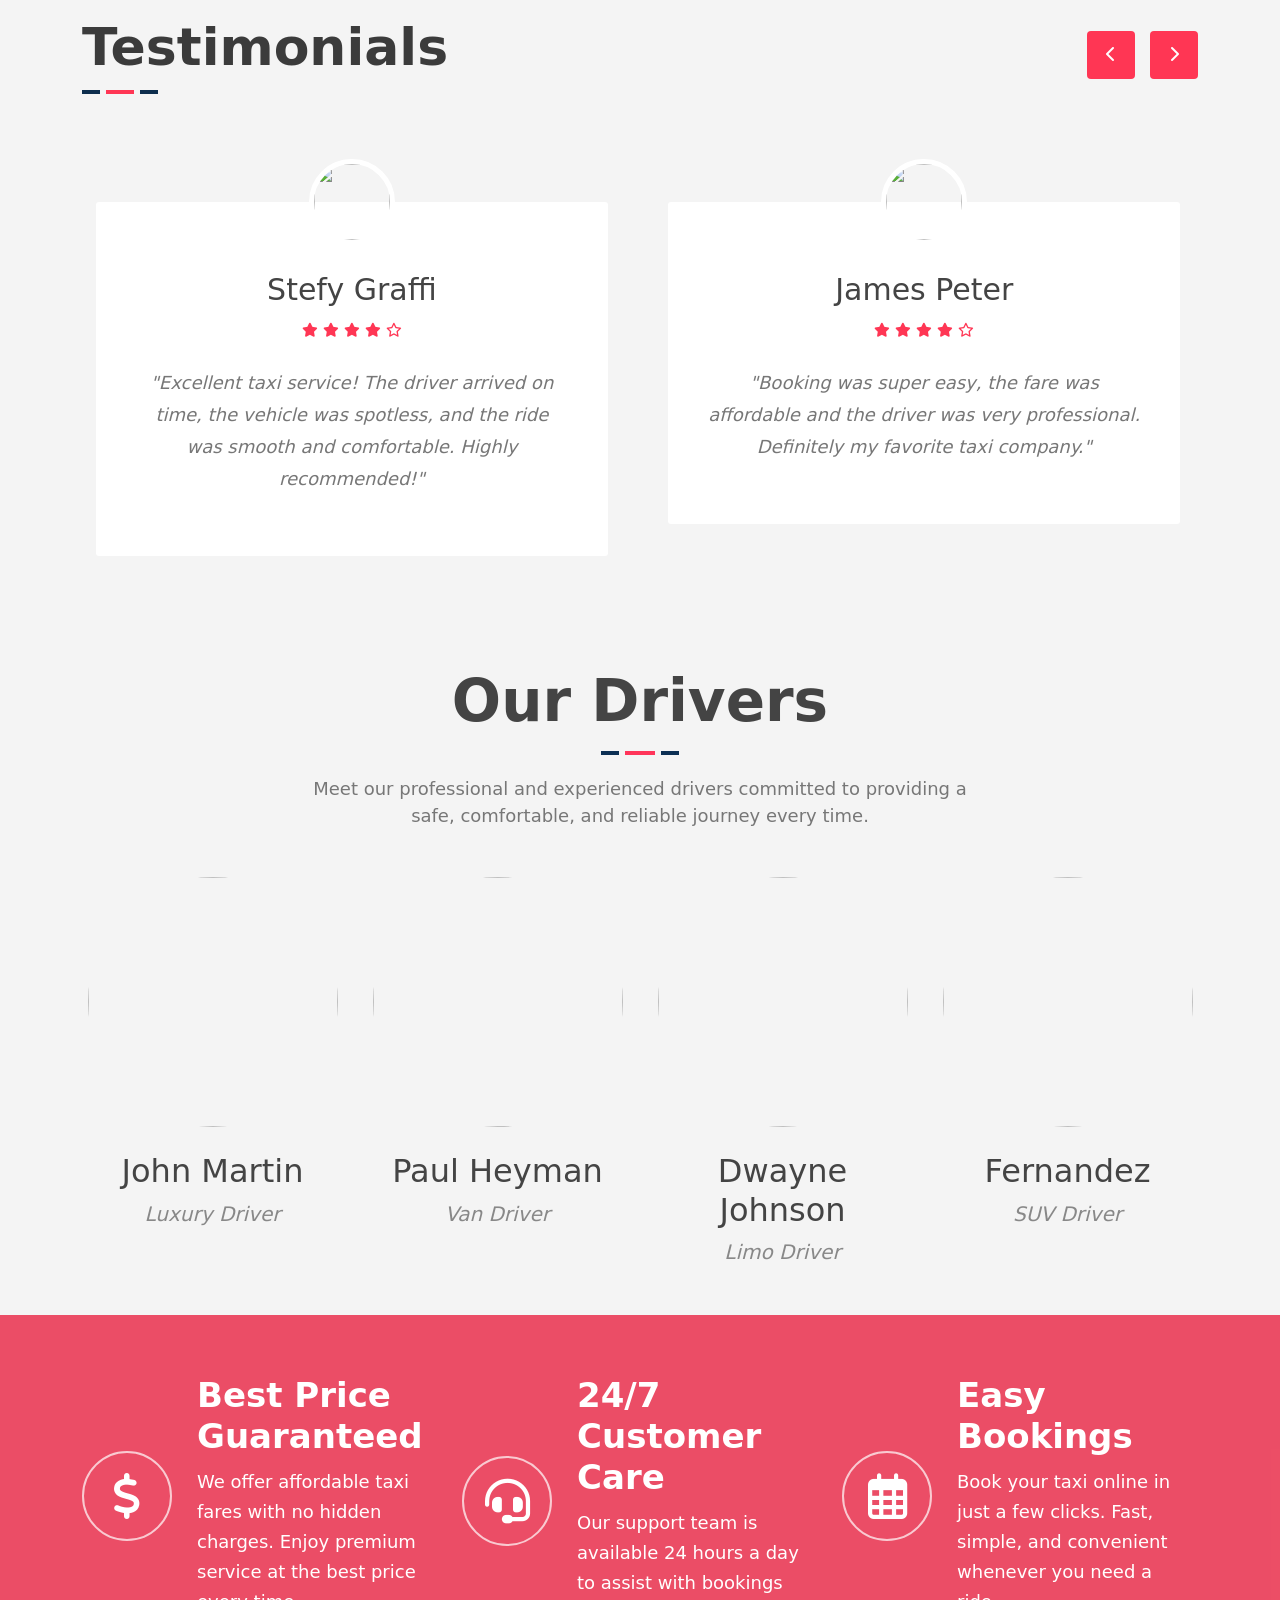
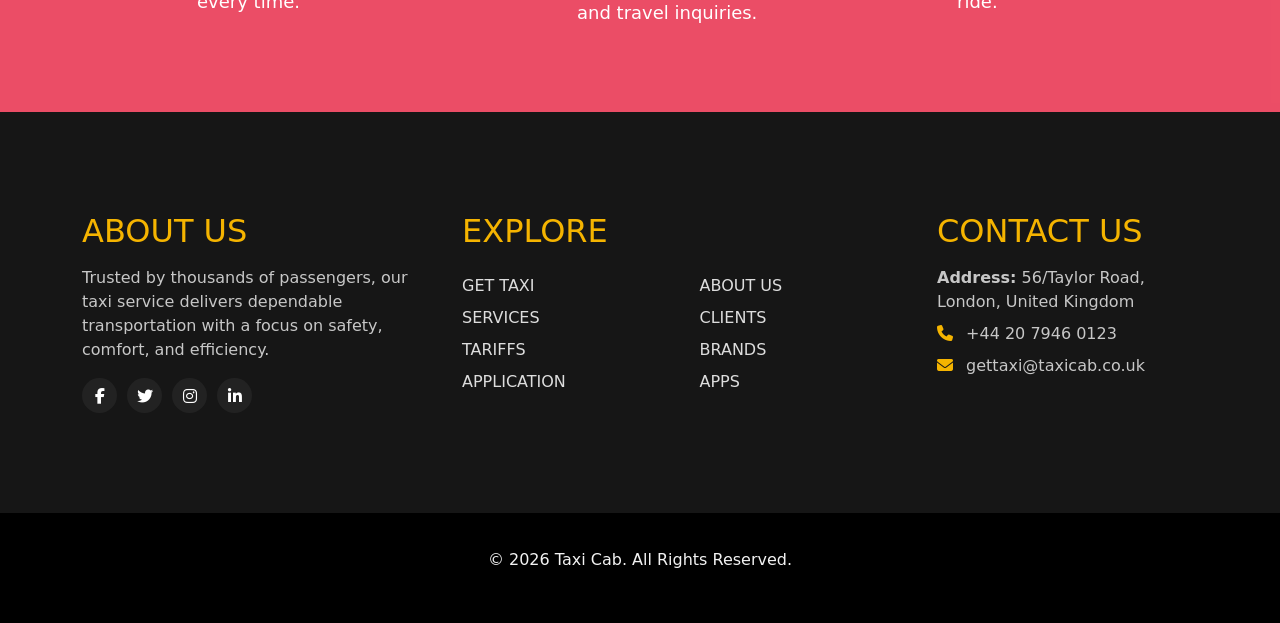
==== commit 4be02a89: "added html5 layout and top header and header and footer and bottom footer in the service file" ====
--- a/about.html
+++ b/about.html
@@ -638,6 +638,7 @@
     </div>
 
 </section>
+
 <!--footer section starts-->
 <section class="footer">
   <div class="container">
--- a/css/style.css
+++ b/css/style.css
@@ -1216,7 +1216,7 @@
 }
 .feature-area{
 
-    background:url("images/taxi-bg.jpg") center center/cover no-repeat;
+    background:url("../images/taksi.jpg") center center/cover no-repeat;
     background-attachment:fixed;
     position:relative;
 
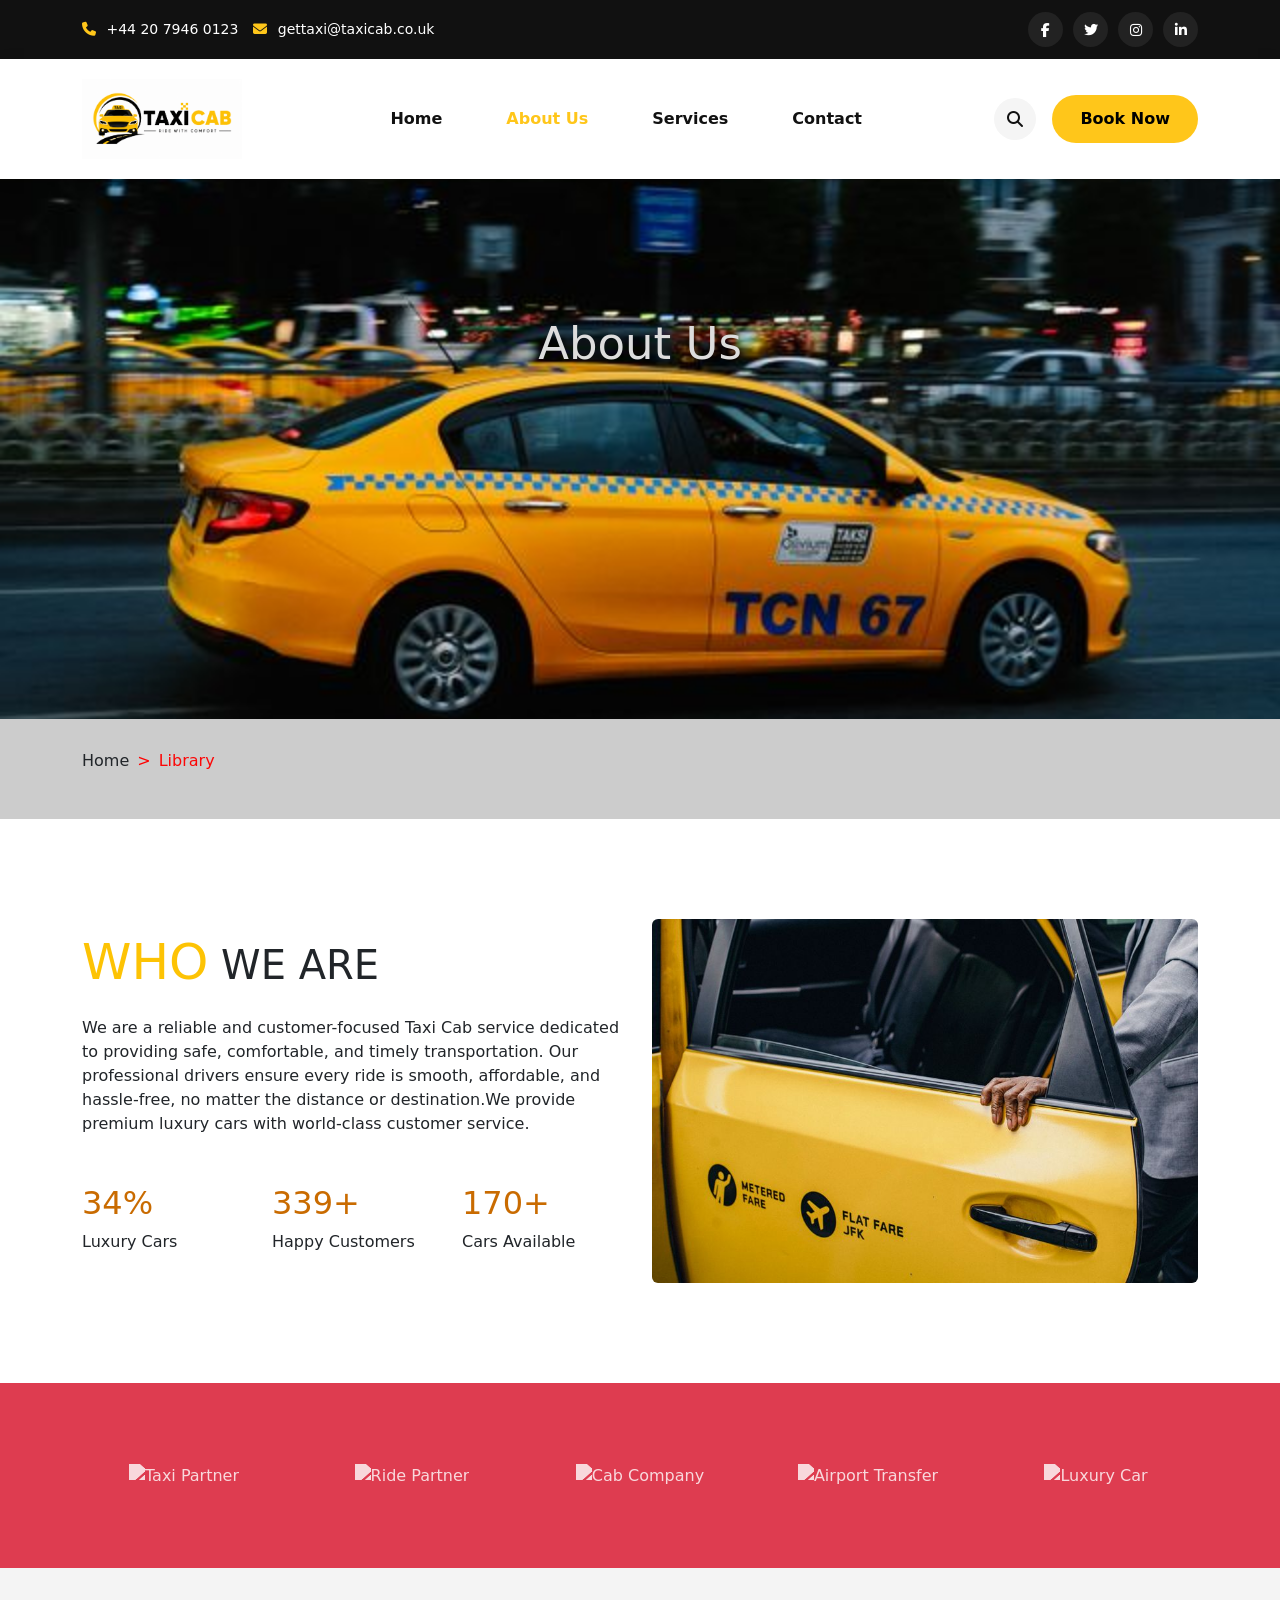
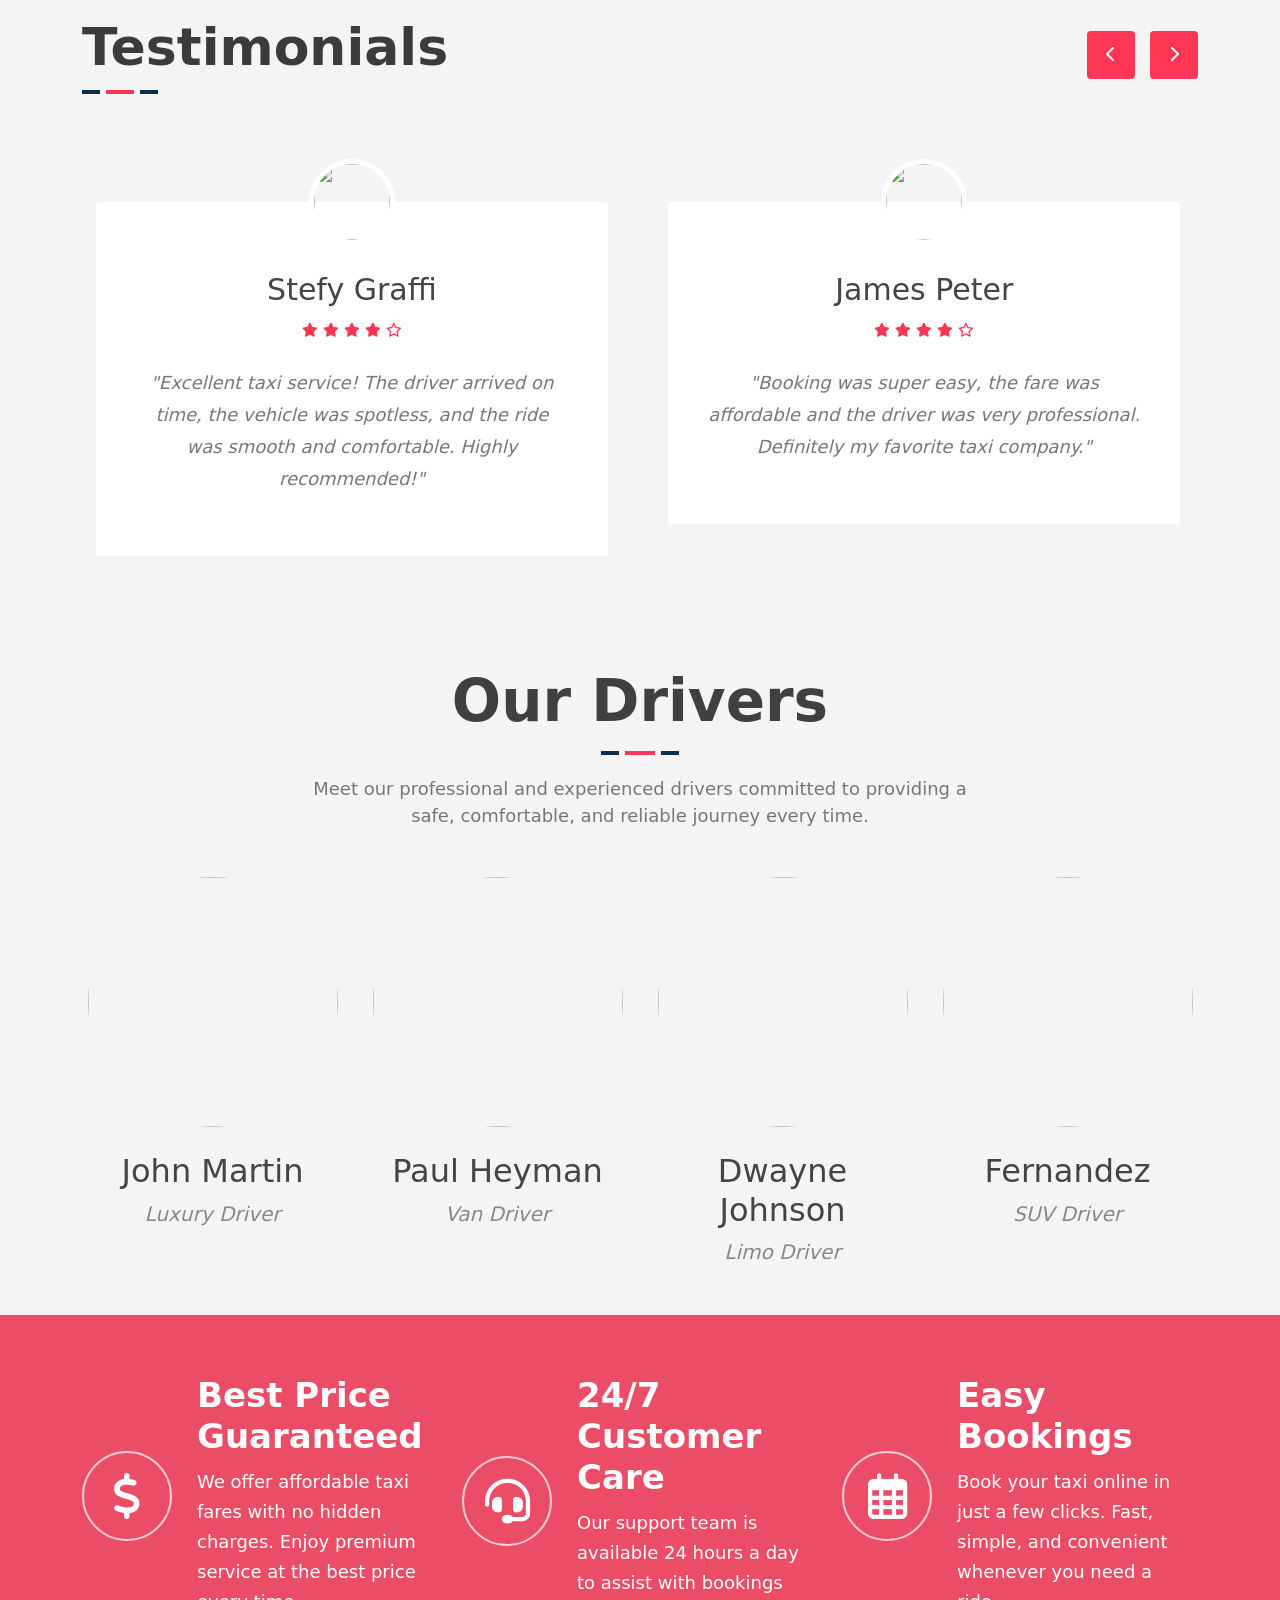
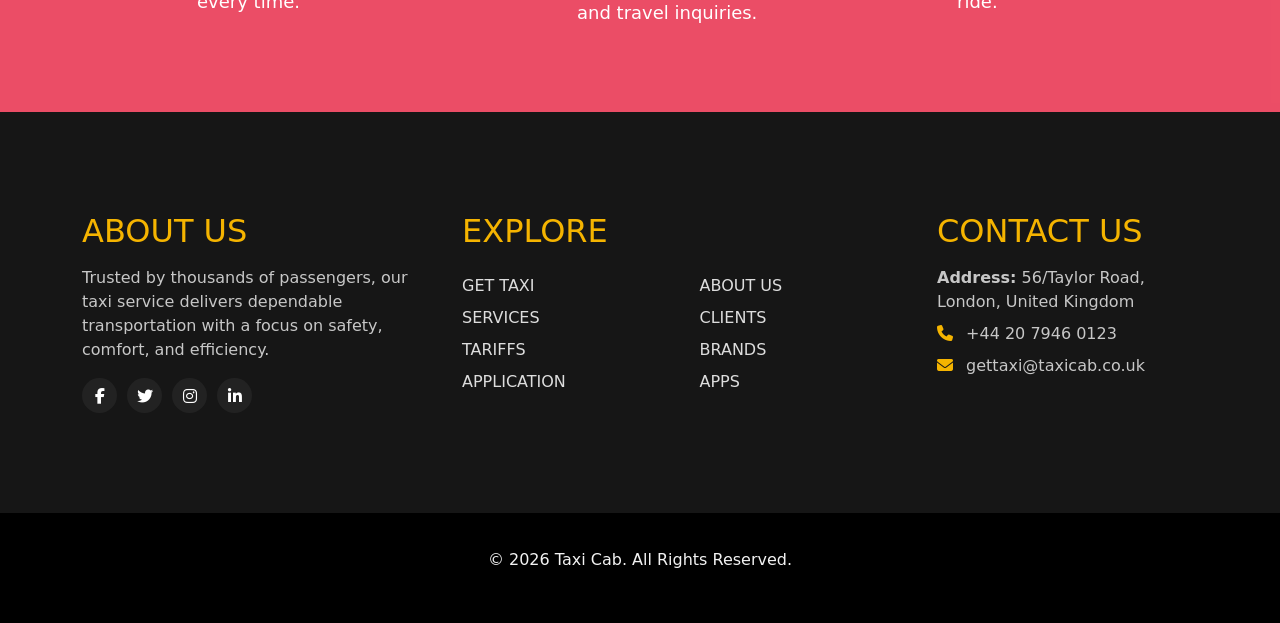
==== commit d710d4c8: "updated all pages booking button href link and set to contact.html href" ====
--- a/about.html
+++ b/about.html
@@ -109,7 +109,7 @@
                 </a>
 
                 <!-- BOOK BUTTON -->
-                <a href="booking.html" class="book-btn">
+                <a href="contact.html" class="book-btn">
 
                     Book Now
 
--- a/css/style.css
+++ b/css/style.css
@@ -850,6 +850,17 @@
         align-items: center;
         text-align: center;
 }
+.service-breadcrumb{
+    background: url('../images/service taxi.jpg');
+      background-size:cover;
+        background-position:center;
+        background-repeat: no-repeat;
+        height: 60vh;
+        justify-content: center;
+        align-items: center;
+        text-align: center;
+}
+
 .about-txt{
     color: #ddd;
     font-size: 45px;
@@ -1288,6 +1299,431 @@
 
     color:#e93551;
 }
+.services-section{
+    background:#f6f6f6;
+}
+
+.section-title h2{
+    font-size:58px;
+    font-weight:700;
+    color:#404040;
+}
+
+.title-divider{
+    display:flex;
+    justify-content:center;
+    gap:6px;
+    margin:18px 0;
+}
+
+.title-divider span{
+    width:18px;
+    height:4px;
+    background:#1f3556;
+}
+
+.title-divider span:nth-child(2){
+    width:28px;
+    background:#ef3d5a;
+}
+
+.section-title p{
+    max-width:700px;
+    margin:auto;
+    color:#777;
+    font-size:18px;
+}
+
+.service-box{
+
+    background:#fff;
+    border:1px solid #e9e9e9;
+    text-align:center;
+    padding:55px 35px 70px;
+    position:relative;
+    overflow:hidden;
+    transition:.35s;
+}
+
+.service-box:hover{
+
+    transform:translateY(-8px);
+    box-shadow:0 20px 45px rgba(0,0,0,.08);
+
+}
+
+.icon{
+
+    width:90px;
+    height:90px;
+    margin:auto;
+    margin-bottom:30px;
+
+    display:flex;
+    justify-content:center;
+    align-items:center;
+
+    font-size:50px;
+    color:#2d3d58;
+    position:relative;
+
+}
+
+.icon::before{
+
+    content:'';
+    position:absolute;
+    width:36px;
+    height:36px;
+    background:#fbff10;
+    opacity:.25;
+    left:50%;
+    top:50%;
+    transform:translate(-50%,-50%);
+    z-index:-1;
+
+}
+
+.service-box h3{
+
+    font-size:34px;
+    margin-bottom:15px;
+    color:#333;
+
+}
+
+.service-box p{
+
+    color:#777;
+    line-height:30px;
+    margin:0;
+
+}
+
+.service-btn{
+
+    width:48px;
+    height:48px;
+
+    position:absolute;
+    left:50%;
+    bottom:-24px;
+    transform:translateX(-50%);
+
+    background:#fca402;
+    color:#fff;
+
+    border-radius:50%;
+
+    display:flex;
+    justify-content:center;
+    align-items:center;
+
+    text-decoration:none;
+
+    opacity:0;
+    transition:.35s;
+
+}
+
+.service-box:hover .service-btn{
+
+    bottom:22px;
+    opacity:1;
+
+}
+
+.service-btn:hover{
+
+    background:#203554;
+    color:#fff;
+
+}
+.cab_advantages_area{
+    background:url("../images/cab service.jpg") center center;
+    background-size:cover;
+    background-repeat:no-repeat;
+    background-attachment:fixed;
+}
+
+.cab_advantages_overlay{
+    background:rgba(232,57,84,.88);
+    padding:60px 0;
+}
+
+.cab_advantage_box{
+    display:flex;
+    align-items:center;
+    gap:25px;
+    transition:.4s;
+}
+
+.cab_advantage_icon{
+
+    width:90px;
+    height:90px;
+    border:2px solid rgba(255,255,255,.7);
+    border-radius:50%;
+
+    display:flex;
+    justify-content:center;
+    align-items:center;
+
+    flex-shrink:0;
+
+    transition:.4s;
+}
+
+.cab_advantage_icon i{
+
+    color:#fff;
+    font-size:42px;
+    transition:.4s;
+
+}
+
+.cab_advantage_content h3{
+
+    color:#fff;
+    font-size:34px;
+    font-weight:600;
+    margin-bottom:10px;
+
+}
+
+.cab_advantage_content p{
+
+    color:#fff;
+    font-size:18px;
+    line-height:30px;
+    margin:0;
+
+}
+
+.cab_advantage_box:hover .cab_advantage_icon{
+
+    background:#fff;
+    transform:rotate(360deg);
+
+}
+
+.cab_advantage_box:hover .cab_advantage_icon i{
+
+    color:#e83a56;
+
+}
+
+.cab_advantages_bottom{
+
+    height:34px;
+    background:#19324f;
+
+}
+.cab_contact_section{
+
+    background:#f7f7f7;
+}
+
+.cab_contact_heading h2{
+
+    font-size:55px;
+    font-weight:700;
+    color:#24344d;
+
+}
+
+.cab_contact_heading p{
+
+    max-width:650px;
+    margin:auto;
+    color:#777;
+    font-size:18px;
+
+}
+
+.cab_contact_shape{
+
+    display:flex;
+    justify-content:center;
+    gap:6px;
+    margin:18px 0;
+
+}
+
+.cab_contact_shape span{
+
+    width:18px;
+    height:4px;
+    background:#223654;
+
+}
+
+.cab_contact_shape span:nth-child(2){
+
+    width:30px;
+    background:#e63950;
+
+}
+
+.cab_contact_card{
+
+    background:#fff;
+    border-radius:20px;
+    padding:40px;
+    box-shadow:0 15px 45px rgba(0,0,0,.08);
+
+}
+
+.cab_info_item{
+
+    display:flex;
+    gap:20px;
+    margin-bottom:30px;
+
+}
+
+.cab_info_icon{
+
+    width:65px;
+    height:65px;
+    border-radius:50%;
+    background:#e63950;
+
+    display:flex;
+    justify-content:center;
+    align-items:center;
+
+    flex-shrink:0;
+    transition:.4s;
+
+}
+
+.cab_info_icon i{
+
+    color:#fff;
+    font-size:24px;
+
+}
+
+.cab_info_item:hover .cab_info_icon{
+
+    transform:rotate(360deg);
+    background:#1f3556;
+
+}
+
+.cab_info_item h4{
+
+    margin-bottom:6px;
+    color:#223654;
+    font-weight:600;
+
+}
+
+.cab_info_item p{
+
+    margin:0;
+    color:#666;
+
+}
+
+.cab_social_area{
+
+    margin-top:20px;
+
+}
+
+.cab_social_area a{
+
+    width:45px;
+    height:45px;
+    border-radius:50%;
+    background:#223654;
+
+    color:#fff;
+
+    display:inline-flex;
+    justify-content:center;
+    align-items:center;
+
+    margin-right:10px;
+
+    transition:.3s;
+
+    text-decoration:none;
+
+}
+
+.cab_social_area a:hover{
+
+    background:#e63950;
+    transform:translateY(-5px);
+
+}
+
+.cab_form_card{
+
+    background:#fff;
+    padding:45px;
+    border-radius:20px;
+    box-shadow:0 15px 45px rgba(0,0,0,.08);
+
+}
+
+.cab_input{
+
+    height:58px;
+    border-radius:12px;
+    border:1px solid #ddd;
+    padding:15px;
+
+}
+
+textarea.cab_input{
+
+    height:auto;
+
+}
+
+.cab_input:focus{
+
+    border-color:#e63950;
+    box-shadow:none;
+
+}
+
+.cab_submit_btn{
+
+    border:none;
+    background:#e63950;
+    color:#fff;
+    padding:15px 40px;
+    border-radius:50px;
+    font-weight:600;
+    transition:.4s;
+
+}
+
+.cab_submit_btn:hover{
+
+    background:#223654;
+    transform:translateY(-3px);
+
+}
+.cab_map_section{
+
+    overflow:hidden;
+
+}
+
+.cab_map_section iframe{
+
+    width:100%;
+    height:450px;
+    display:block;
+    border:0;
+
+}
 
 
 /* =========================
@@ -1295,6 +1731,20 @@
 ========================= */
 
 @media(max-width:991px){
+
+    .cab_advantage_box{
+
+    margin-bottom:30px;
+
+}
+
+.section-title h2{
+
+font-size:46px;
+
+}
+
+
     .partner-section{
 
 padding:60px 0;
@@ -1394,8 +1844,33 @@
 margin-bottom:35px;
 
 }
+.cab_contact_card{
+
+margin-bottom:30px;
+
+}
+
 }
 @media (max-width: 767px){
+.section-title h2{
+
+font-size:38px;
+
+}
+
+.service-box{
+
+padding:45px 25px 65px;
+
+}
+
+.service-box h3{
+
+font-size:28px;
+
+}
+
+
     .partner-section{
 
 padding:50px 0;
@@ -1568,6 +2043,52 @@
 font-size:18px;
 
 }
+
+.cab_advantage_box{
+
+    flex-direction:column;
+    text-align:center;
+
+}
+
+.cab_advantage_icon{
+
+    width:80px;
+    height:80px;
+
+}
+
+.cab_advantage_icon i{
+
+    font-size:34px;
+
+}
+
+.cab_advantage_content h3{
+
+    font-size:28px;
+
+}
+
+.cab_advantage_content p{
+
+    font-size:16px;
+    line-height:28px;
+
+}
+.cab_contact_heading h2{
+
+font-size:40px;
+
+}
+
+.cab_form_card,
+.cab_contact_card{
+
+padding:30px;
+
+}
+
 
 }
 
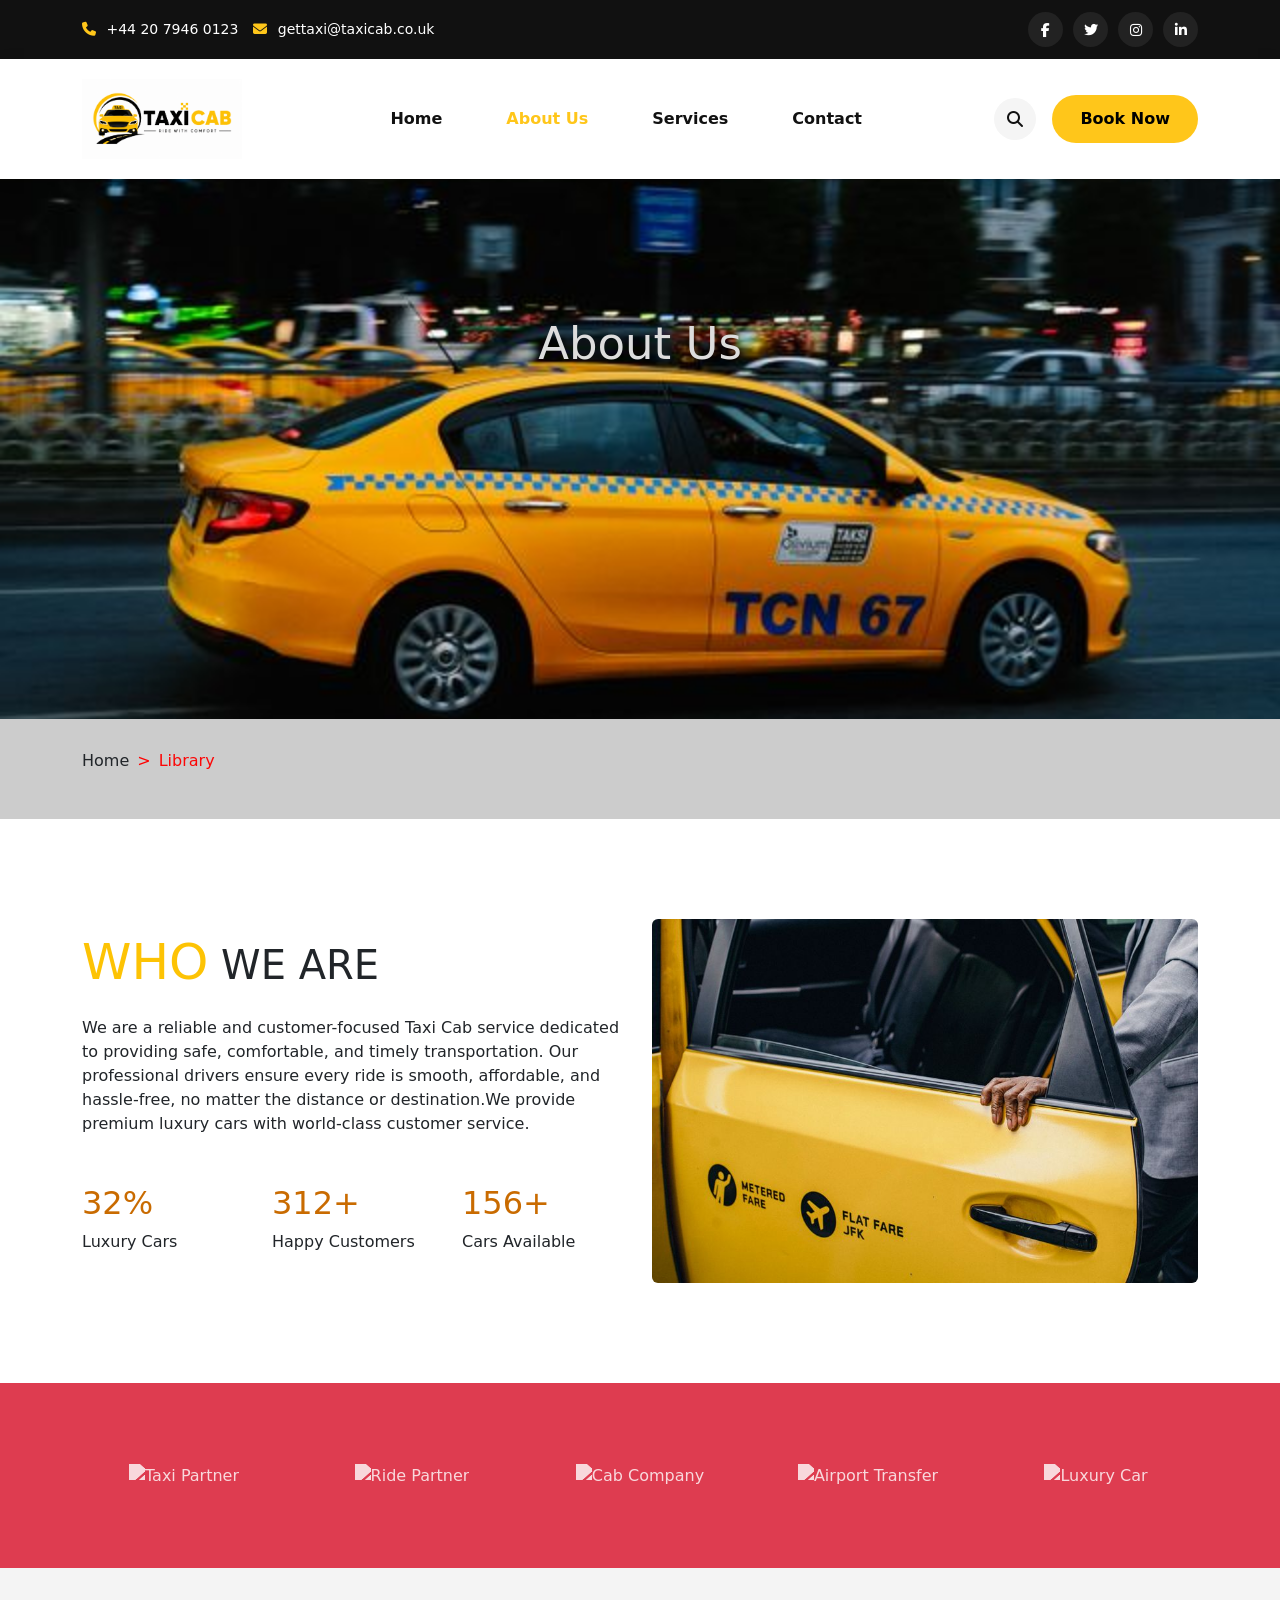
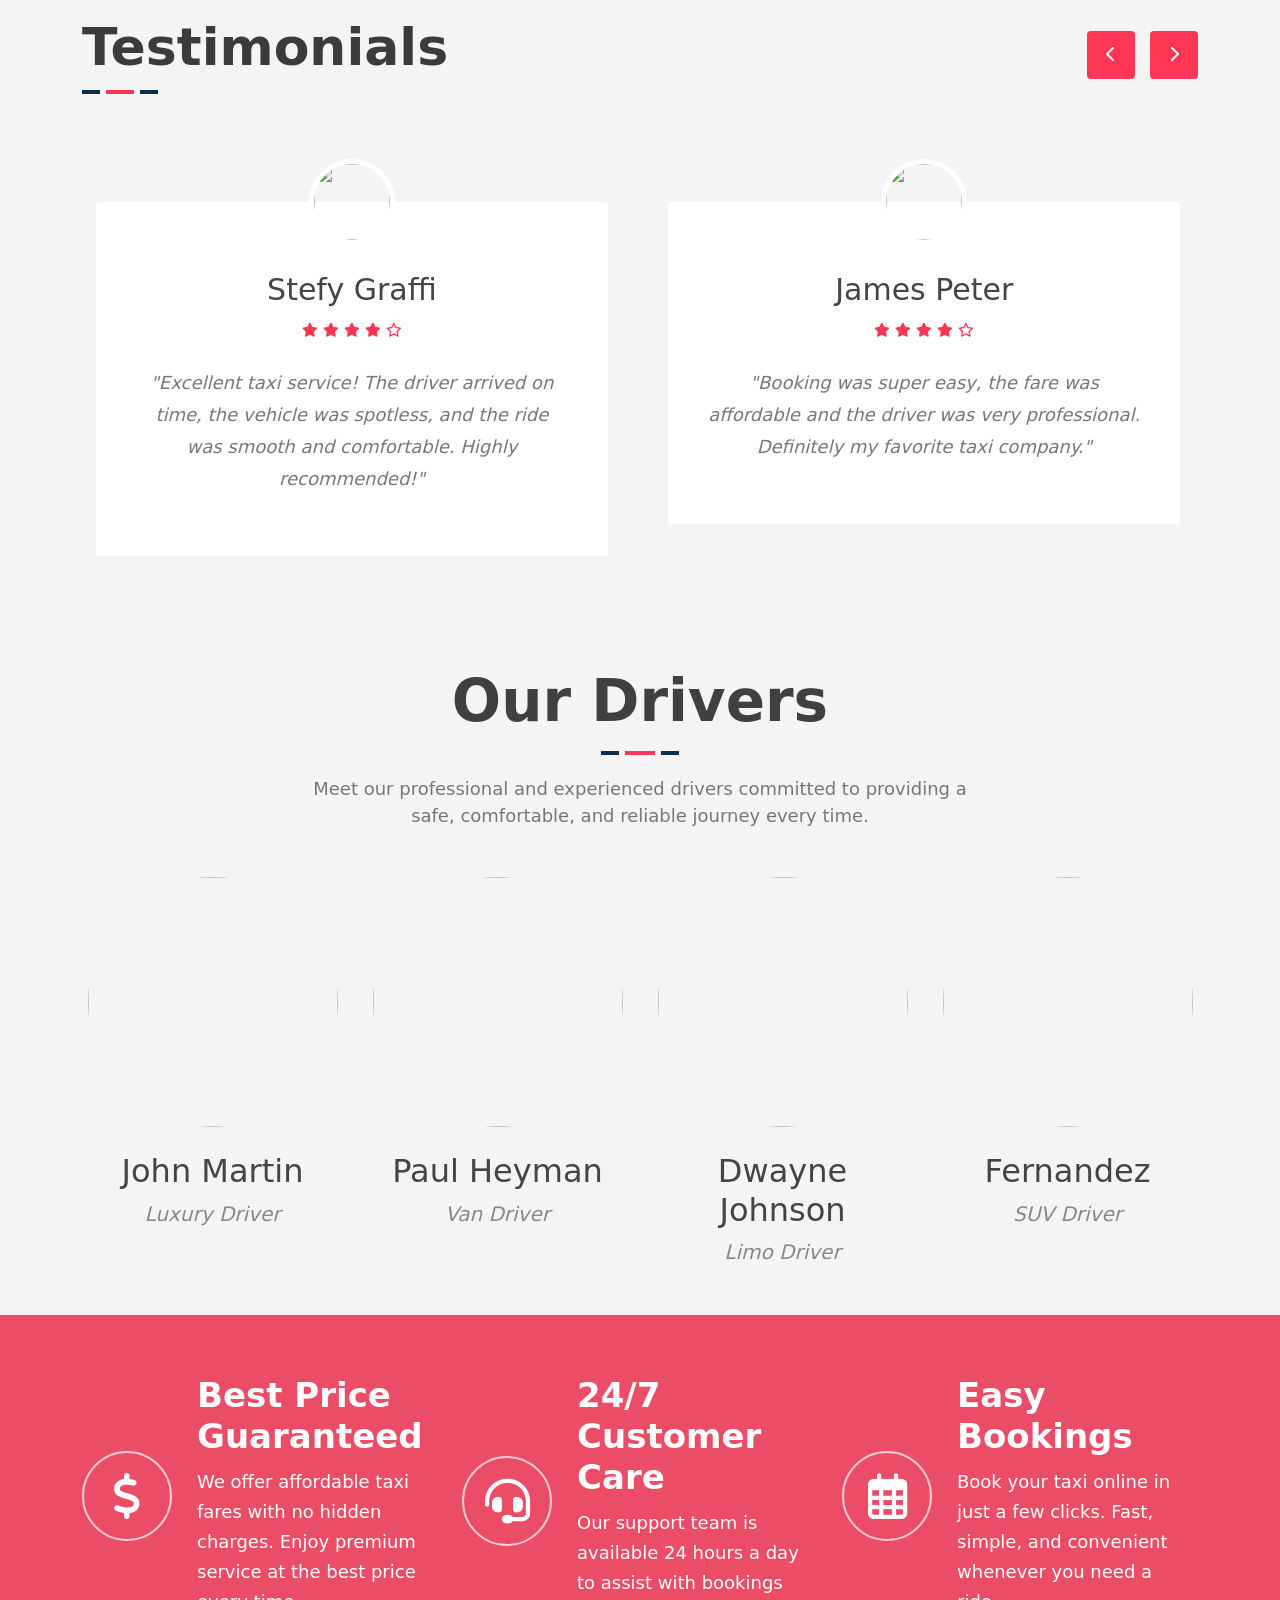
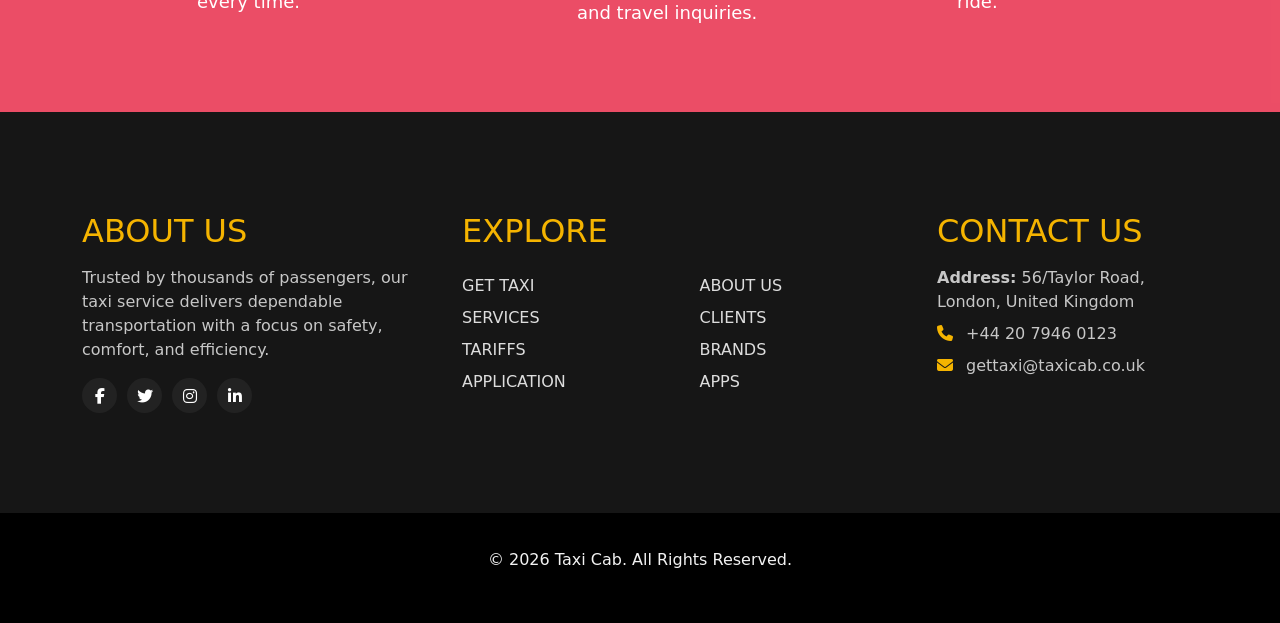
==== commit 0d274278: "modified the about file search icon and added a working search field with js interactivity" ====
--- a/about.html
+++ b/about.html
@@ -102,11 +102,13 @@
             <div class="nav-right d-flex ms-auto  align-items-center gap-3">
 
                 <!-- SEARCH ICON -->
-                <a href="#" class="search-icon">
-
-                    <i class="fa-solid fa-magnifying-glass"></i>
-
-                </a>
+ <a href="#" class="search-icon" id="searchToggle">
+    <i class="fa-solid fa-magnifying-glass"></i>
+</a>
+
+<div class="search-box" id="searchBox">
+    <input type="text" id="searchInput" placeholder="Search..." />
+</div>
 
                 <!-- BOOK BUTTON -->
                 <a href="contact.html" class="book-btn">
--- a/css/style.css
+++ b/css/style.css
@@ -2,6 +2,46 @@
 body{
     overflow-x:hidden;
 }
+#loader{
+    position: fixed;
+    top: 0;
+    left: 0;
+
+    width: 100%;
+    height: 100vh;
+
+    background: #ffffff;
+
+    display: flex;
+    justify-content: center;
+    align-items: center;
+
+    z-index: 9999;
+}
+
+.spinner{
+    width: 60px;
+    height: 60px;
+
+    border: 6px solid #ddd;
+    border-top: 6px solid #198754;
+
+    border-radius: 50%;
+
+    animation: spin 1s linear infinite;
+}
+
+@keyframes spin{
+    from{
+        transform: rotate(0deg);
+    }
+
+    to{
+        transform: rotate(360deg);
+    }
+}
+
+
 /* =========================
    TOP HEADER RESPONSIVE CSS
 ========================= */
@@ -1724,7 +1764,23 @@
     border:0;
 
 }
-
+.search-box {
+    position: absolute;
+    top: 89px;
+    right: 120px;
+    display: none;
+    background: #fff;
+    padding: 10px;
+    border-radius: 8px;
+    box-shadow: 0 5px 15px rgba(0,0,0,0.2);
+}
+
+.search-box input {
+    width: 200px;
+    padding: 8px;
+    border: 1px solid #ccc;
+    border-radius: 5px;
+}
 
 /* =========================
    TABLET RESPONSIVE
@@ -2097,11 +2153,22 @@
 ========================= */
 
 @media(max-width:576px){
+
+    .search-box {
+    position: absolute;
+    top: 344px;
+    right: 3px;
+    display: none;
+    background: #fff;
+    padding: 10px;
+    border-radius: 8px;
+    box-shadow: 0 5px 15px rgba(0, 0, 0, 0.2);
+}
     .abtxt{
         font-size: 13px;
     }
     .custom-caption h1{
-            font-size: 25px;
+            font-size: 17px;
         }
         .hero-slider{
             padding-bottom: 50px;
@@ -2145,7 +2212,7 @@
         font-size: 13px;
     }
   .slider-img{
-                height: 100vh;
+                height: 69vh !important;
             }
 
             .custom-caption{
@@ -2154,15 +2221,15 @@
             }
 
             .custom-caption h1{
-                font-size: 32px;
+                font-size: 19px;
             }
 
             .custom-caption h5{
-                font-size: 18px;
+                font-size: 14px;
             }
 
             .custom-caption p{
-                font-size: 15px;
+                font-size: 13px;
             }
 
             .slider-btn{
